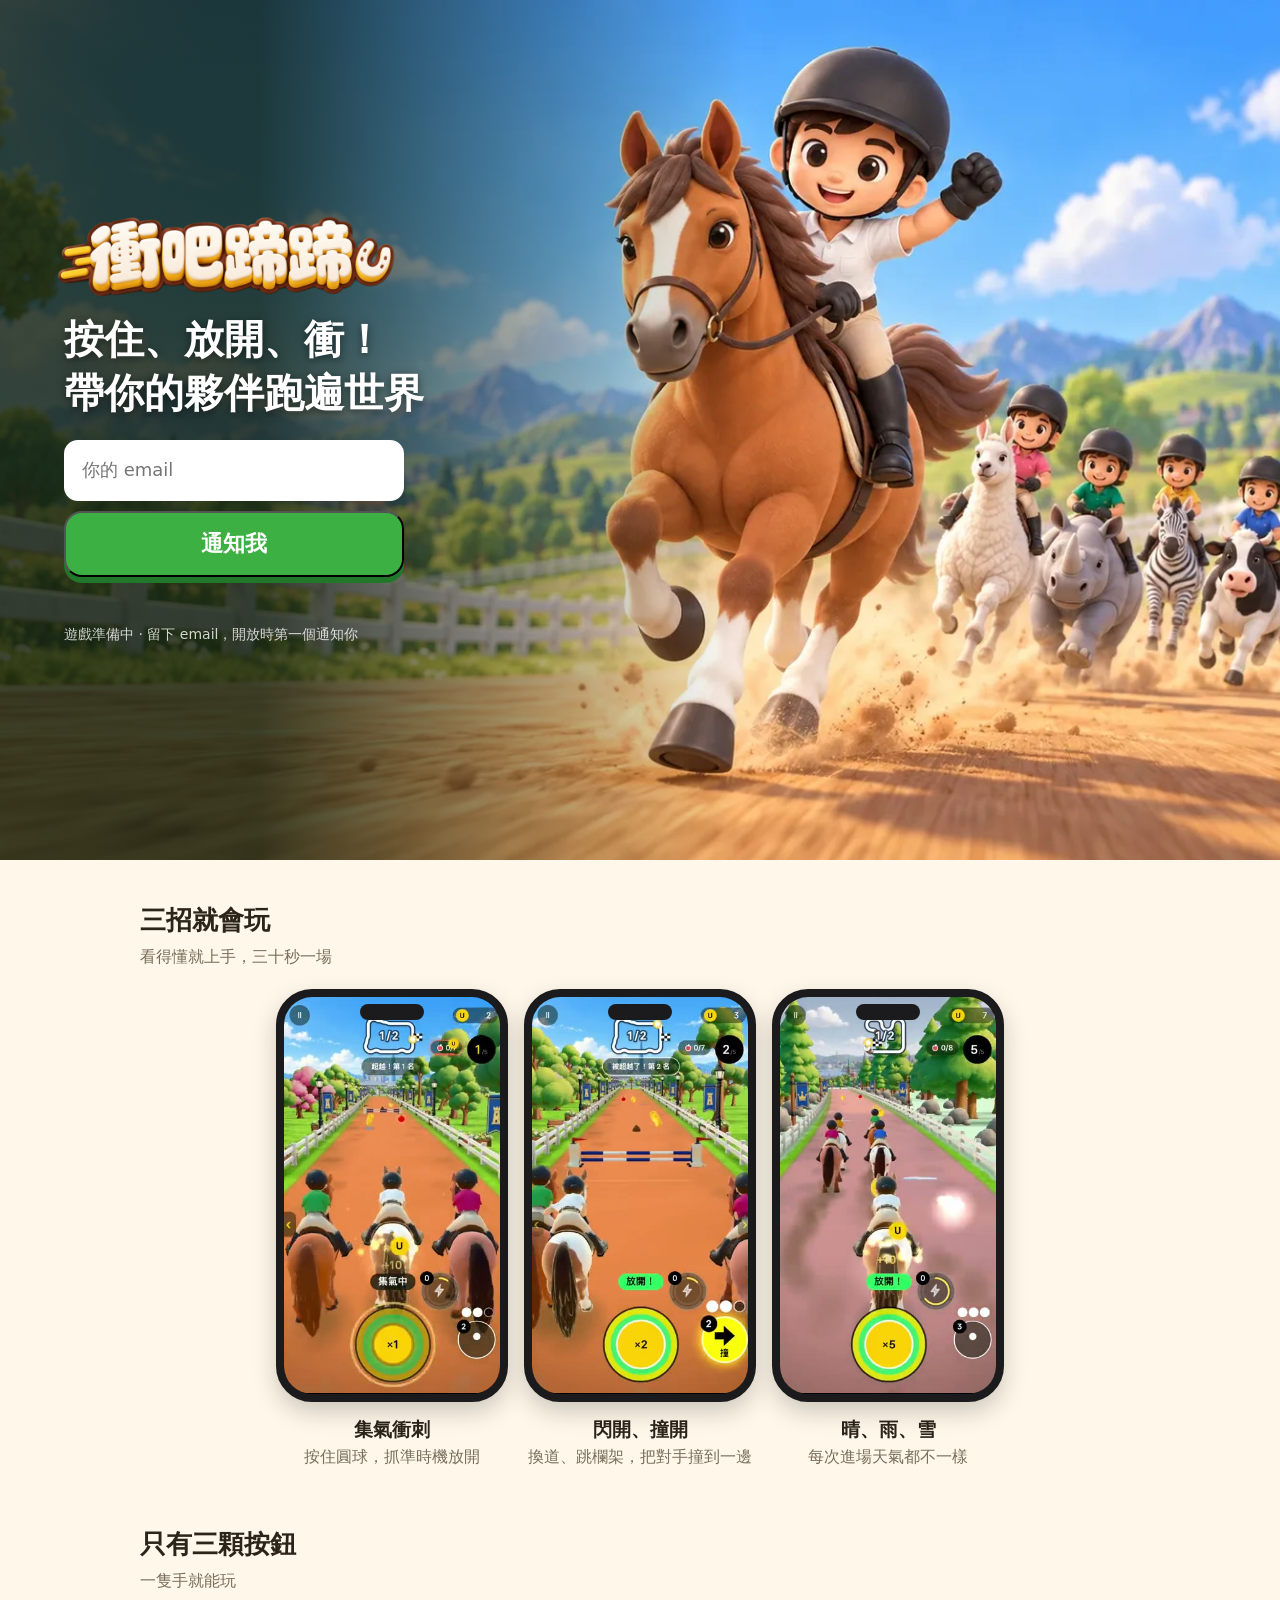
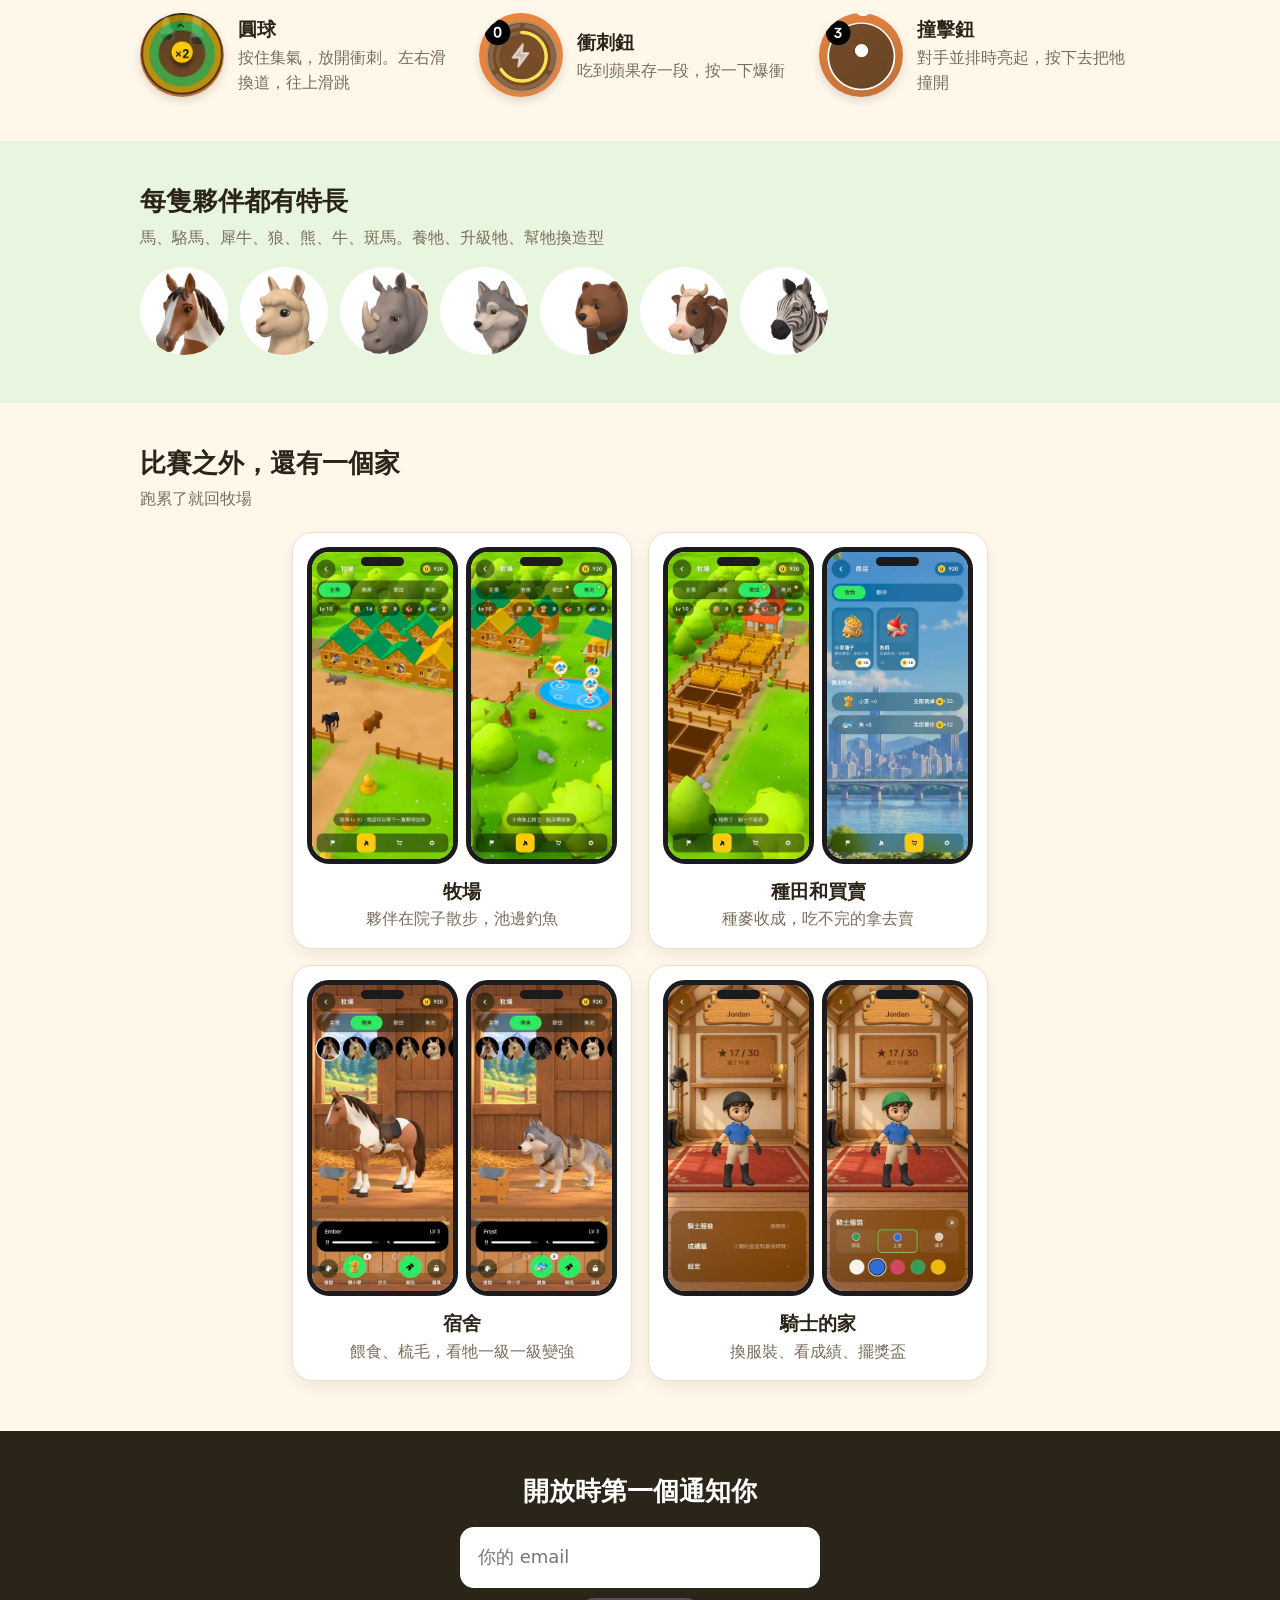
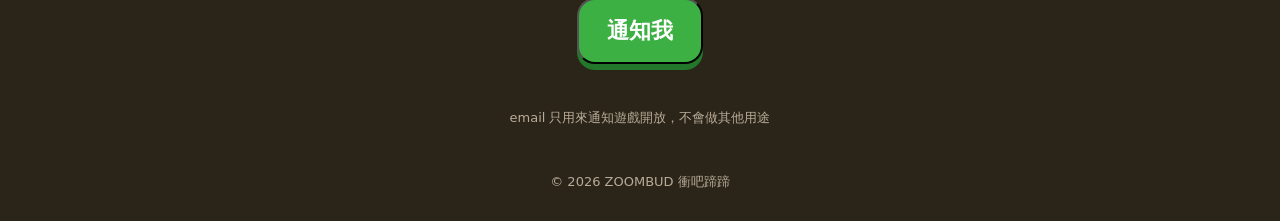
==== intro/index.html @ 0fbd2e91 "Playtest build r551 Co-Authored-By: Claude Opus 5.5 <noreply@anthropic.com>" ====
<!doctype html>
<html lang="zh-Hant">
<head>
<meta charset="utf-8">
<meta name="viewport" content="width=device-width,initial-scale=1,viewport-fit=cover">
<title>ZOOMBUD 衝吧蹄蹄｜按住、放開、衝！</title>
<meta name="description" content="按住集氣、放開衝刺，帶你的夥伴跑遍世界。免下載，手機瀏覽器就能玩。">
<meta property="og:title" content="ZOOMBUD 衝吧蹄蹄">
<meta property="og:description" content="按住、放開、衝！免下載，手機瀏覽器就能玩。">
<meta property="og:image" content="../assets/ui/cover-wide.webp">
<meta name="theme-color" content="#3cb043">
<link rel="icon" href="../icon-192.png">
<!-- The game's one-page introduction (2026-10-12, the user's plan: one job, 「馬上玩」 opens the web game at ../).
     Clips and screens: recorded from the game in Chinese (archive/landing-src). Phone frames are CSS, no stock art. -->
<style>
:root{--green:#3cb043;--green-d:#23772a;--ink:#2b2419;--paper:#fff8ea;--mute:#7a6d5c;--line:#e9dfcc;--leaf:#e9f6df}
*{box-sizing:border-box}html{scroll-behavior:smooth}
body{margin:0;font-family:-apple-system,"PingFang TC","Noto Sans TC","Microsoft JhengHei",system-ui,sans-serif;color:var(--ink);background:var(--paper);line-height:1.6;padding-bottom:calc(76px + env(safe-area-inset-bottom,0px))}
img,video{max-width:100%;display:block}
h2{font-size:26px;line-height:1.3;margin:0 0 6px;text-wrap:balance}p{margin:0;color:var(--mute);font-size:16px}
.wrap{max-width:1040px;margin:0 auto;padding:44px 20px}
.cta{display:block;background:var(--green);color:#fff;font-size:22px;font-weight:800;padding:16px 28px;border-radius:18px;box-shadow:0 6px 0 var(--green-d);text-decoration:none;text-align:center;transition:transform .08s,box-shadow .08s}
.cta:active{transform:translateY(4px);box-shadow:0 2px 0 var(--green-d)}.cta:focus-visible{outline:3px solid #fff;outline-offset:3px}
body:not(.wait) .wait-only,body.wait .play-only{display:none!important}
.sr{position:absolute;width:1px;height:1px;overflow:hidden;clip:rect(0 0 0 0)}
.notify{display:grid;gap:10px;width:min(100%,360px)}.end .notify{margin:0 auto}
.notify input{font:inherit;font-size:18px;padding:14px 16px;border-radius:14px;border:2px solid #fff;background:#fff;color:var(--ink);width:100%}
.notify input:focus-visible{outline:3px solid var(--green);outline-offset:2px}
.notify .msg{min-height:1.4em;font-size:14px;color:#fff;margin:0;text-align:center}.notify.done input,.notify.done button{display:none}.notify.done .msg{font-size:18px;font-weight:700}
/* hero: the cover; the wide one on wide screens */
.hero{min-height:min(100svh,860px);background:#1c3a1c url(../assets/ui/cover.webp) center top/cover;position:relative;display:flex;flex-direction:column;justify-content:flex-end;align-items:center;padding:0 20px 34px;text-align:center}
.hero:before{content:"";position:absolute;inset:auto 0 0 0;height:60%;background:linear-gradient(transparent,#0b1a0bd9 60%)}
.hero>*{position:relative}.hero .logo{width:min(62vw,300px);height:auto}   /* height:auto: the tag's own height stretched it (2026-10-12) */
.hero h1{color:#fff;font-size:clamp(24px,6.4vw,38px);line-height:1.35;margin:14px 0 20px;text-shadow:0 2px 8px #0008;text-wrap:balance}
.hero>.cta{width:min(100%,360px)}.hero small{color:#fffc;font-size:14px;margin-top:16px}
/* wide: the wide cover; the wordmark, headline and button stand on its empty left, clear of the rider; no following bar */
@media(min-width:760px){.hero{background-image:url(../assets/ui/cover-wide.webp);background-position:center;align-items:flex-start;justify-content:center;text-align:left;padding:0 0 0 max(5vw,calc((100vw - 1180px)/2))}
  .hero:before{inset:0 auto 0 0;width:58%;height:auto;background:linear-gradient(90deg,#0b1a0bcc 35%,transparent)}.hero .logo{width:min(30vw,340px);margin-left:-8px}.hero h1{font-size:clamp(26px,3.2vw,40px)}.hero .cta{width:300px}.hero .notify{width:340px}.hero .notify .cta{width:100%}.hero .notify .msg{text-align:left}
  .stick{display:none}body{padding-bottom:0}}
/* a row that swipes on a phone and sits in a line on a wide screen */
.swipe{display:flex;gap:16px;overflow-x:auto;scroll-snap-type:x mandatory;padding:6px 20px 14px;scrollbar-width:none;-webkit-overflow-scrolling:touch}
.swipe::-webkit-scrollbar{display:none}.swipe>*{scroll-snap-align:center;flex:none}
@media(min-width:760px){.swipe{justify-content:center;flex-wrap:wrap;overflow:visible;max-width:780px;margin:0 auto}}   /* three clips in a row; the four cards two by two, none left alone */
/* the three clips, each in a phone */
.clip{margin:0;width:232px;text-align:center}.clip b{display:block;font-size:19px;margin-top:12px}
.phone{position:relative;border:8px solid #1b1b1d;border-radius:36px;background:#000;overflow:hidden;aspect-ratio:9/16;box-shadow:0 10px 24px #0003}
.phone video,.phone img{width:100%;height:100%;object-fit:cover}
.phone:before{content:"";position:absolute;z-index:1;left:50%;top:7px;width:30%;height:16px;margin-left:-15%;border-radius:10px;background:#1b1b1d}
/* the three controls */
.keys{display:grid;gap:18px;margin-top:20px}@media(min-width:760px){.keys{grid-template-columns:repeat(3,1fr)}}
.keys div{display:grid;grid-template-columns:84px 1fr;gap:14px;align-items:center}
.keys img{width:84px;height:84px;border-radius:50%;object-fit:cover;box-shadow:0 4px 10px #0002}.keys b{display:block;font-size:19px}
/* buddies */
.buds{background:var(--leaf)}.heads{display:flex;gap:12px;overflow-x:auto;padding:16px 20px 4px;margin:0 -20px;scrollbar-width:none}.heads::-webkit-scrollbar{display:none}
.heads img{width:88px;height:88px;border-radius:50%;background:#fff;object-fit:cover;flex:none}
@media(min-width:760px){.heads{flex-wrap:wrap;overflow:visible}}
/* the ranch cards: two screens side by side on each */
.card{width:min(84vw,340px);background:#fff;border:1px solid var(--line);border-radius:20px;padding:14px 14px 16px;text-align:center;box-shadow:0 6px 16px #0001}
.pair{display:grid;grid-template-columns:1fr 1fr;gap:8px}.pair .phone{border-width:5px;border-radius:22px;box-shadow:none;aspect-ratio:780/1636}.pair .phone:before{height:9px;top:5px}
.card b{display:block;font-size:19px;margin-top:12px}
.dots{display:flex;gap:6px;justify-content:center;padding:4px 0 0}.dots i{width:8px;height:8px;border-radius:50%;background:#d9cdb8;transition:width .2s,background .2s}.dots .on{background:var(--green);width:20px;border-radius:4px}
@media(min-width:760px){.dots{display:none}}
.end{background:var(--ink);text-align:center}.end h2{color:#fff;margin-bottom:18px}.end .cta{max-width:360px;margin:0 auto}
footer{background:var(--ink);color:#b8ab97;font-size:13px;text-align:center;padding:0 20px 28px}
/* the bar that follows on a phone, once the first button has gone by */
.stick{position:fixed;left:0;right:0;bottom:0;padding:10px 16px calc(10px + env(safe-area-inset-bottom,0px));background:#fff8eaf2;border-top:1px solid var(--line);transform:translateY(110%);transition:transform .25s;z-index:5}
.stick.on{transform:none}.stick .cta{font-size:19px;padding:12px;box-shadow:0 4px 0 var(--green-d);max-width:420px;margin:0 auto}
@media(prefers-reduced-motion:reduce){html{scroll-behavior:auto}.stick,.cta,.dots i{transition:none}}
</style>
</head>
<!-- wait: the game is not open yet, the page takes an e-mail to tell when it is (2026-10-12, the user: 「介紹頁先改成email，遊戲確認後再換」).
     To open the game: take `wait` off <body>; every 「馬上玩」 comes back and the forms go. -->
<body class="wait">
<header class="hero">
  <img class="logo" src="../assets/ui/logo_zh.webp" alt="衝吧蹄蹄 ZOOMBUD" width="814" height="200">
  <h1>按住、放開、衝！<br>帶你的夥伴跑遍世界</h1>
  <a class="cta play-only" id="top-cta" href="../">馬上玩</a>
  <small class="play-only">免下載 · 手機瀏覽器就能玩</small>
  <form class="notify wait-only" id="notify" novalidate><label class="sr" for="mail1">Email</label><input id="mail1" type="email" inputmode="email" autocomplete="email" placeholder="你的 email" required><button class="cta" type="submit">通知我</button><p class="msg" role="status"></p></form>
  <small class="wait-only">遊戲準備中 · 留下 email，開放時第一個通知你</small>
</header>

<section>
  <div class="wrap" style="padding-bottom:14px"><h2>三招就會玩</h2><p>看得懂就上手，三十秒一場</p></div>
  <div class="swipe">
    <figure class="clip"><div class="phone"><video src="clip-charge.mp4" poster="clip-charge.jpg" muted loop playsinline preload="none" aria-label="按住圓球集氣再放開衝刺的遊戲畫面"></video></div><b>集氣衝刺</b><p>按住圓球，抓準時機放開</p></figure>
    <figure class="clip"><div class="phone"><video src="clip-dodge.mp4" poster="clip-dodge.jpg" muted loop playsinline preload="none" aria-label="換道和跳過欄架的遊戲畫面"></video></div><b>閃開、撞開</b><p>換道、跳欄架，把對手撞到一邊</p></figure>
    <figure class="clip"><div class="phone"><video src="clip-snow.mp4" poster="clip-snow.jpg" muted loop playsinline preload="none" aria-label="雪天比賽的遊戲畫面"></video></div><b>晴、雨、雪</b><p>每次進場天氣都不一樣</p></figure>
  </div>
</section>

<section><div class="wrap">
  <h2>只有三顆按鈕</h2><p>一隻手就能玩</p>
  <div class="keys">
    <div><img src="key-ball.webp" alt="" width="200" height="200" loading="lazy"><span><b>圓球</b><p>按住集氣，放開衝刺。左右滑換道，往上滑跳</p></span></div>
    <div><img src="key-sprint.webp" alt="" width="160" height="160" loading="lazy"><span><b>衝刺鈕</b><p>吃到蘋果存一段，按一下爆衝</p></span></div>
    <div><img src="key-bump.webp" alt="" width="160" height="160" loading="lazy"><span><b>撞擊鈕</b><p>對手並排時亮起，按下去把牠撞開</p></span></div>
  </div>
</div></section>

<section class="buds"><div class="wrap">
  <h2>每隻夥伴都有特長</h2><p>馬、駱馬、犀牛、狼、熊、牛、斑馬。養牠、升級牠、幫牠換造型</p>
  <div class="heads">
    <img src="../assets/stable/buddy_0.webp" alt="馬" loading="lazy"><img src="../assets/stable/buddy_10.webp" alt="駱馬" loading="lazy"><img src="../assets/stable/buddy_11.webp" alt="犀牛" loading="lazy"><img src="../assets/stable/buddy_15.webp" alt="狼" loading="lazy"><img src="../assets/stable/buddy_12.webp" alt="熊" loading="lazy"><img src="../assets/stable/buddy_14.webp" alt="牛" loading="lazy"><img src="../assets/stable/buddy_13.webp" alt="斑馬" loading="lazy">
  </div>
</div></section>

<section>
  <div class="wrap" style="padding-bottom:14px"><h2>比賽之外，還有一個家</h2><p>跑累了就回牧場</p></div>
  <div class="swipe" id="cards">
    <figure class="card" style="margin:0"><div class="pair"><div class="phone"><img src="ranch1.webp" alt="牧場全景" loading="lazy"></div><div class="phone"><img src="pond.webp" alt="魚池" loading="lazy"></div></div><b>牧場</b><p>夥伴在院子散步，池邊釣魚</p></figure>
    <figure class="card" style="margin:0"><div class="pair"><div class="phone"><img src="field.webp" alt="麥田" loading="lazy"></div><div class="phone"><img src="shop.webp" alt="商店" loading="lazy"></div></div><b>種田和買賣</b><p>種麥收成，吃不完的拿去賣</p></figure>
    <figure class="card" style="margin:0"><div class="pair"><div class="phone"><img src="dorm1.webp" alt="宿舍裡的馬" loading="lazy"></div><div class="phone"><img src="dorm2.webp" alt="宿舍裡的狼" loading="lazy"></div></div><b>宿舍</b><p>餵食、梳毛，看牠一級一級變強</p></figure>
    <figure class="card" style="margin:0"><div class="pair"><div class="phone"><img src="house1.webp" alt="騎士的家" loading="lazy"></div><div class="phone"><img src="house2.webp" alt="換騎士服裝" loading="lazy"></div></div><b>騎士的家</b><p>換服裝、看成績、擺獎盃</p></figure>
  </div>
  <div class="dots" id="dots" aria-hidden="true"><i class="on"></i><i></i><i></i><i></i></div>
  <div style="height:36px"></div>
</section>

<section class="end"><div class="wrap"><h2 class="play-only">現在就開跑</h2><a class="cta play-only" href="../">馬上玩</a><h2 class="wait-only">開放時第一個通知你</h2><form class="notify wait-only" novalidate><label class="sr" for="mail2">Email</label><input id="mail2" type="email" inputmode="email" autocomplete="email" placeholder="你的 email" required><button class="cta" type="submit">通知我</button><p class="msg" role="status"></p></form><p class="wait-only" style="margin-top:14px;font-size:13px;color:#b8ab97">email 只用來通知遊戲開放，不會做其他用途</p></div></section>
<footer>© 2026 ZOOMBUD 衝吧蹄蹄</footer>
<div class="stick" id="stick"><a class="cta play-only" href="../">馬上玩</a><a class="cta wait-only" href="#notify">留 email，開放時通知我</a></div>
<script>
// clips play only while on screen; the following bar shows while neither of the page's own buttons is on screen; the dots follow the cards
const io=new IntersectionObserver(es=>es.forEach(e=>{const v=e.target;if(e.isIntersecting)v.play().catch(()=>{});else v.pause();}),{threshold:.4});
document.querySelectorAll('video').forEach(v=>io.observe(v));
const seen=new Set(),ctas=new IntersectionObserver(es=>{es.forEach(e=>e.isIntersecting?seen.add(e.target):seen.delete(e.target));document.getElementById('stick').classList.toggle('on',!seen.size);});
document.querySelectorAll('.hero .cta,.end .cta').forEach(a=>a.offsetParent&&ctas.observe(a));   // only the ones shown (wait / play)
// The e-mail goes to a Google Form the user owns (its response sheet is the list). FORM.url: the form's …/formResponse
// address; FORM.field: the e-mail question's entry id. The reply cannot be read from here (no-cors), so a request that
// went out counts as received.
const FORM={url:'https://docs.google.com/forms/d/e/1FAIpQLSc0e4ou4tSYmHtzHVNRq4IUWB3lIOoysxRDD9dDC3IToSRImw/formResponse',field:'entry.617260616'};   // the user's form 「PlayList ZoomBud」 (2026-10-12), its one question 「Email」
document.querySelectorAll('.notify').forEach(f=>f.addEventListener('submit',async e=>{e.preventDefault();const i=f.querySelector('input'),m=f.querySelector('.msg'),v=i.value.trim();
  if(!/^[^\s@]+@[^\s@]+\.[^\s@]+$/.test(v)){m.textContent='請輸入正確的 email';i.focus();return;}
  if(!FORM.url){m.textContent='登記還沒開放，請晚點再試';return;}
  m.textContent='送出中…';try{await fetch(FORM.url,{method:'POST',mode:'no-cors',body:new URLSearchParams({[FORM.field]:v})});document.querySelectorAll('.notify').forEach(x=>{x.classList.add('done');x.querySelector('.msg').textContent='收到了！開放時通知你';});}
  catch{m.textContent='沒送出去，請檢查網路再試一次';}}));
const cards=document.getElementById('cards'),dots=[...document.getElementById('dots').children];
cards.addEventListener('scroll',()=>{const c=[...cards.children],mid=cards.scrollLeft+cards.clientWidth/2;let k=0,best=1e9;c.forEach((el,i)=>{const d=Math.abs(el.offsetLeft+el.offsetWidth/2-mid);if(d<best){best=d;k=i;}});dots.forEach((d,i)=>d.classList.toggle('on',i===k));},{passive:true});
</script>
</body>
</html>
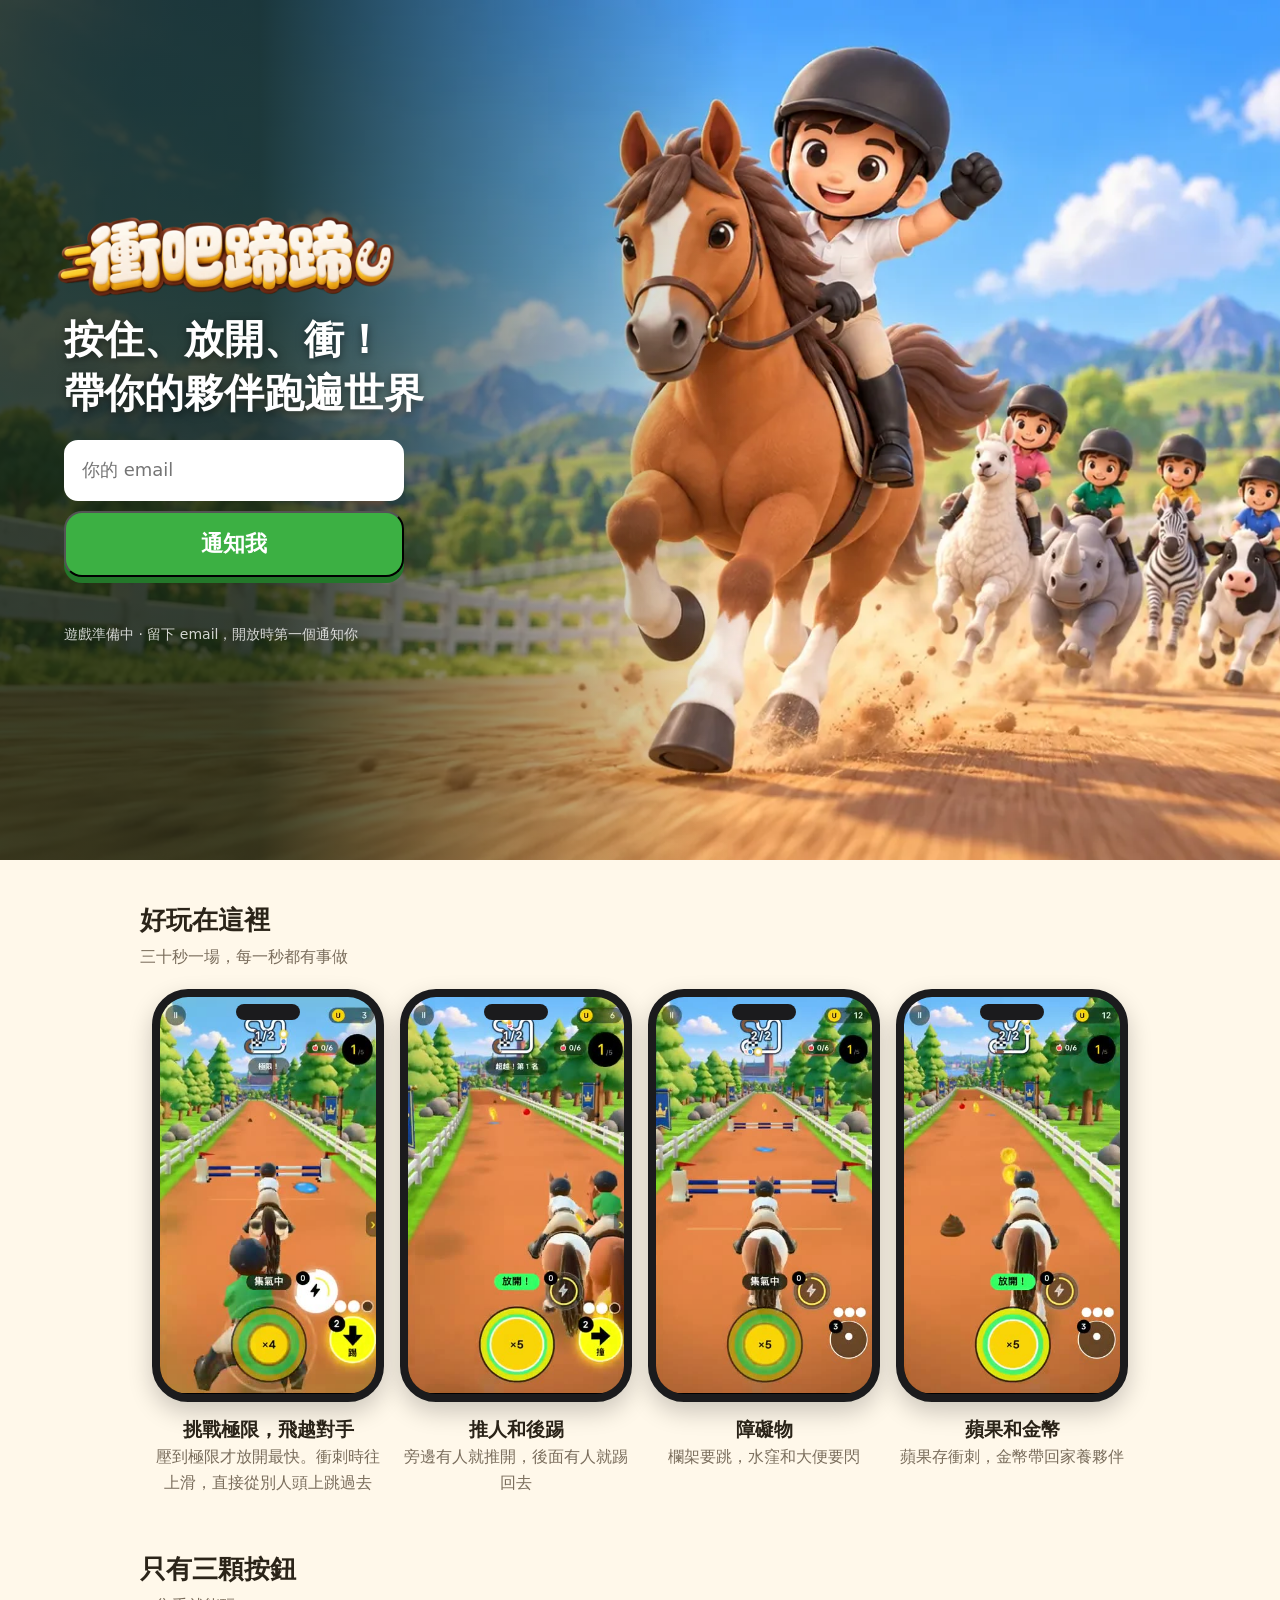
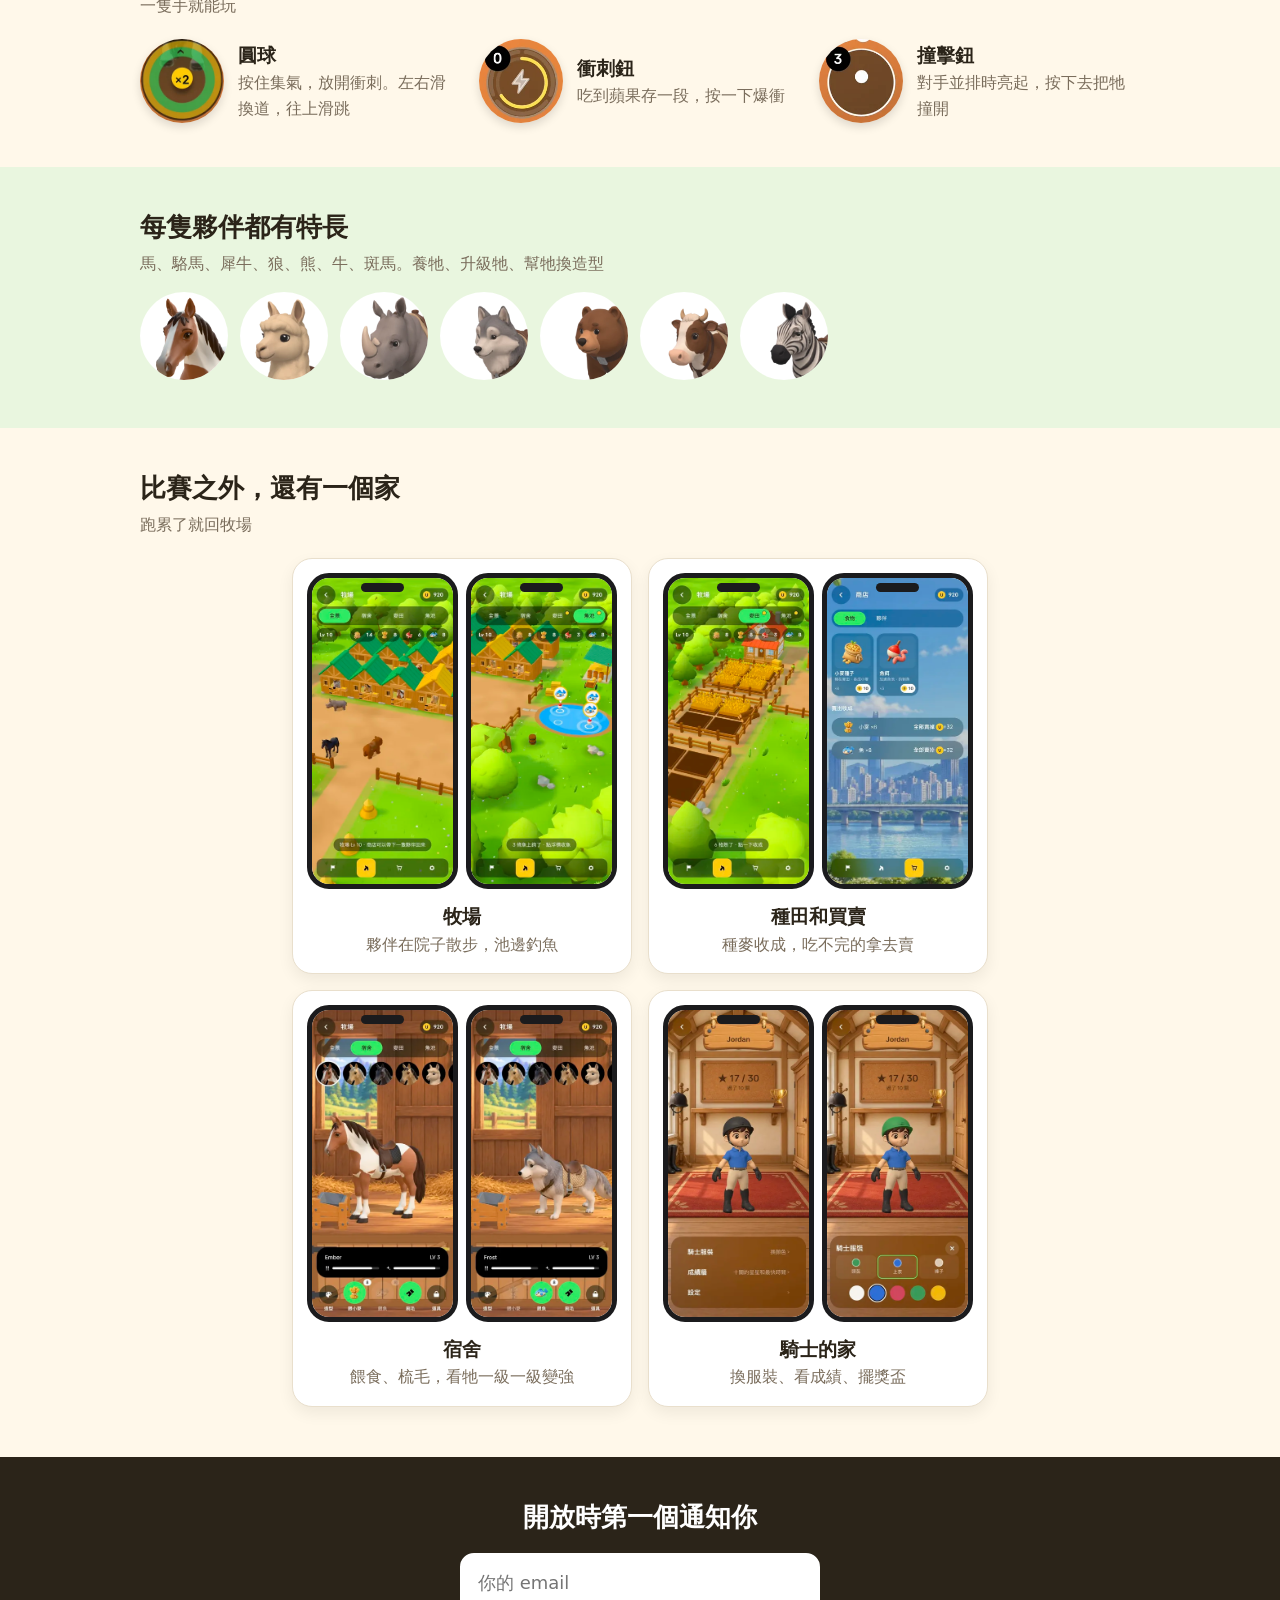
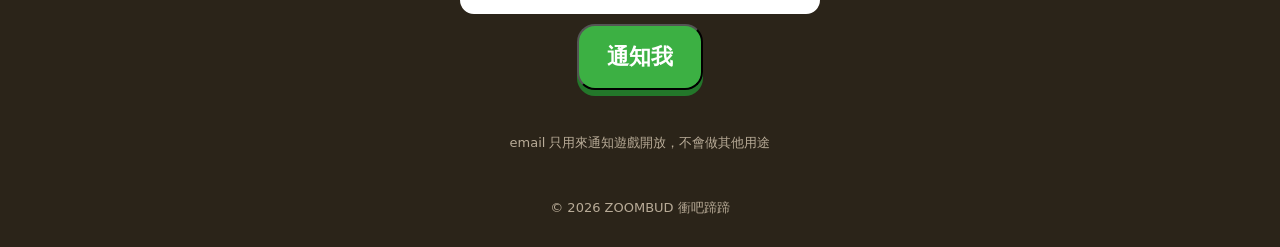
==== commit 925dab97: "Playtest build r553 Co-Authored-By: Claude Opus 5.5 <noreply@anthropic.com>" ====
--- a/intro/index.html
+++ b/intro/index.html
@@ -40,7 +40,8 @@
 /* a row that swipes on a phone and sits in a line on a wide screen */
 .swipe{display:flex;gap:16px;overflow-x:auto;scroll-snap-type:x mandatory;padding:6px 20px 14px;scrollbar-width:none;-webkit-overflow-scrolling:touch}
 .swipe::-webkit-scrollbar{display:none}.swipe>*{scroll-snap-align:center;flex:none}
-@media(min-width:760px){.swipe{justify-content:center;flex-wrap:wrap;overflow:visible;max-width:780px;margin:0 auto}}   /* three clips in a row; the four cards two by two, none left alone */
+@media(min-width:760px){.swipe{justify-content:center;flex-wrap:wrap;overflow:visible;max-width:780px;margin:0 auto}}   /* the four cards two by two */
+@media(min-width:760px){.swipe:not(#cards){max-width:540px}}@media(min-width:1060px){.swipe:not(#cards){max-width:1040px}}   /* the four clips: two by two, in one row when there is room */
 /* the three clips, each in a phone */
 .clip{margin:0;width:232px;text-align:center}.clip b{display:block;font-size:19px;margin-top:12px}
 .phone{position:relative;border:8px solid #1b1b1d;border-radius:36px;background:#000;overflow:hidden;aspect-ratio:9/16;box-shadow:0 10px 24px #0003}
@@ -81,11 +82,12 @@
 </header>
 
 <section>
-  <div class="wrap" style="padding-bottom:14px"><h2>三招就會玩</h2><p>看得懂就上手，三十秒一場</p></div>
+  <div class="wrap" style="padding-bottom:14px"><h2>好玩在這裡</h2><p>三十秒一場，每一秒都有事做</p></div>
   <div class="swipe">
-    <figure class="clip"><div class="phone"><video src="clip-charge.mp4" poster="clip-charge.jpg" muted loop playsinline preload="none" aria-label="按住圓球集氣再放開衝刺的遊戲畫面"></video></div><b>集氣衝刺</b><p>按住圓球，抓準時機放開</p></figure>
-    <figure class="clip"><div class="phone"><video src="clip-dodge.mp4" poster="clip-dodge.jpg" muted loop playsinline preload="none" aria-label="換道和跳過欄架的遊戲畫面"></video></div><b>閃開、撞開</b><p>換道、跳欄架，把對手撞到一邊</p></figure>
-    <figure class="clip"><div class="phone"><video src="clip-snow.mp4" poster="clip-snow.jpg" muted loop playsinline preload="none" aria-label="雪天比賽的遊戲畫面"></video></div><b>晴、雨、雪</b><p>每次進場天氣都不一樣</p></figure>
+    <figure class="clip"><div class="phone"><video src="clip-limit.mp4" poster="clip-limit.jpg" muted loop playsinline preload="none" aria-label="壓到極限放開加速，衝刺中跳過前面對手的遊戲畫面"></video></div><b>挑戰極限，飛越對手</b><p>壓到極限才放開最快。衝刺時往上滑，直接從別人頭上跳過去</p></figure>
+    <figure class="clip"><div class="phone"><video src="clip-bump.mp4" poster="clip-bump.jpg" muted loop playsinline preload="none" aria-label="把旁邊的對手推開的遊戲畫面"></video></div><b>推人和後踢</b><p>旁邊有人就推開，後面有人就踢回去</p></figure>
+    <figure class="clip"><div class="phone"><video src="clip-hurdle.mp4" poster="clip-hurdle.jpg" muted loop playsinline preload="none" aria-label="跳過欄架、閃開水窪和大便的遊戲畫面"></video></div><b>障礙物</b><p>欄架要跳，水窪和大便要閃</p></figure>
+    <figure class="clip"><div class="phone"><video src="clip-apple.mp4" poster="clip-apple.jpg" muted loop playsinline preload="none" aria-label="撿金幣和吃蘋果的遊戲畫面"></video></div><b>蘋果和金幣</b><p>蘋果存衝刺，金幣帶回家養夥伴</p></figure>
   </div>
 </section>
 
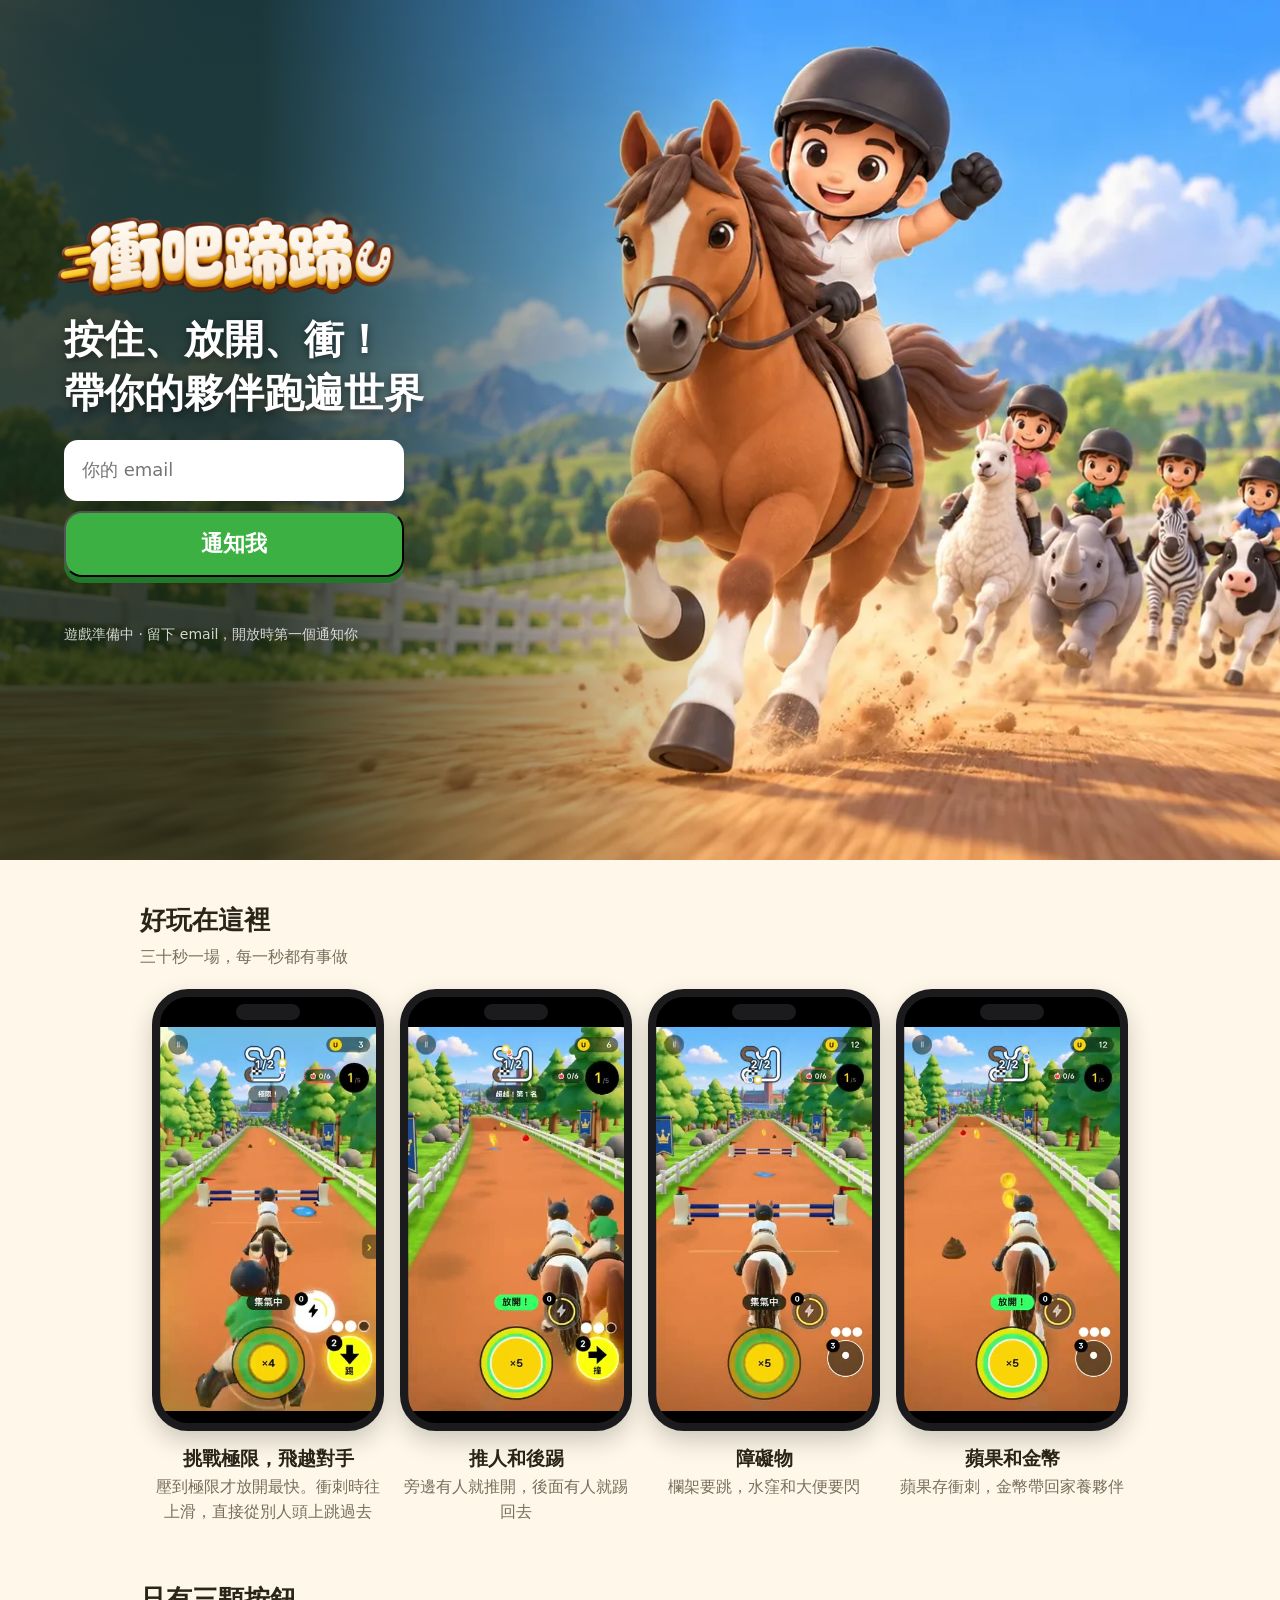
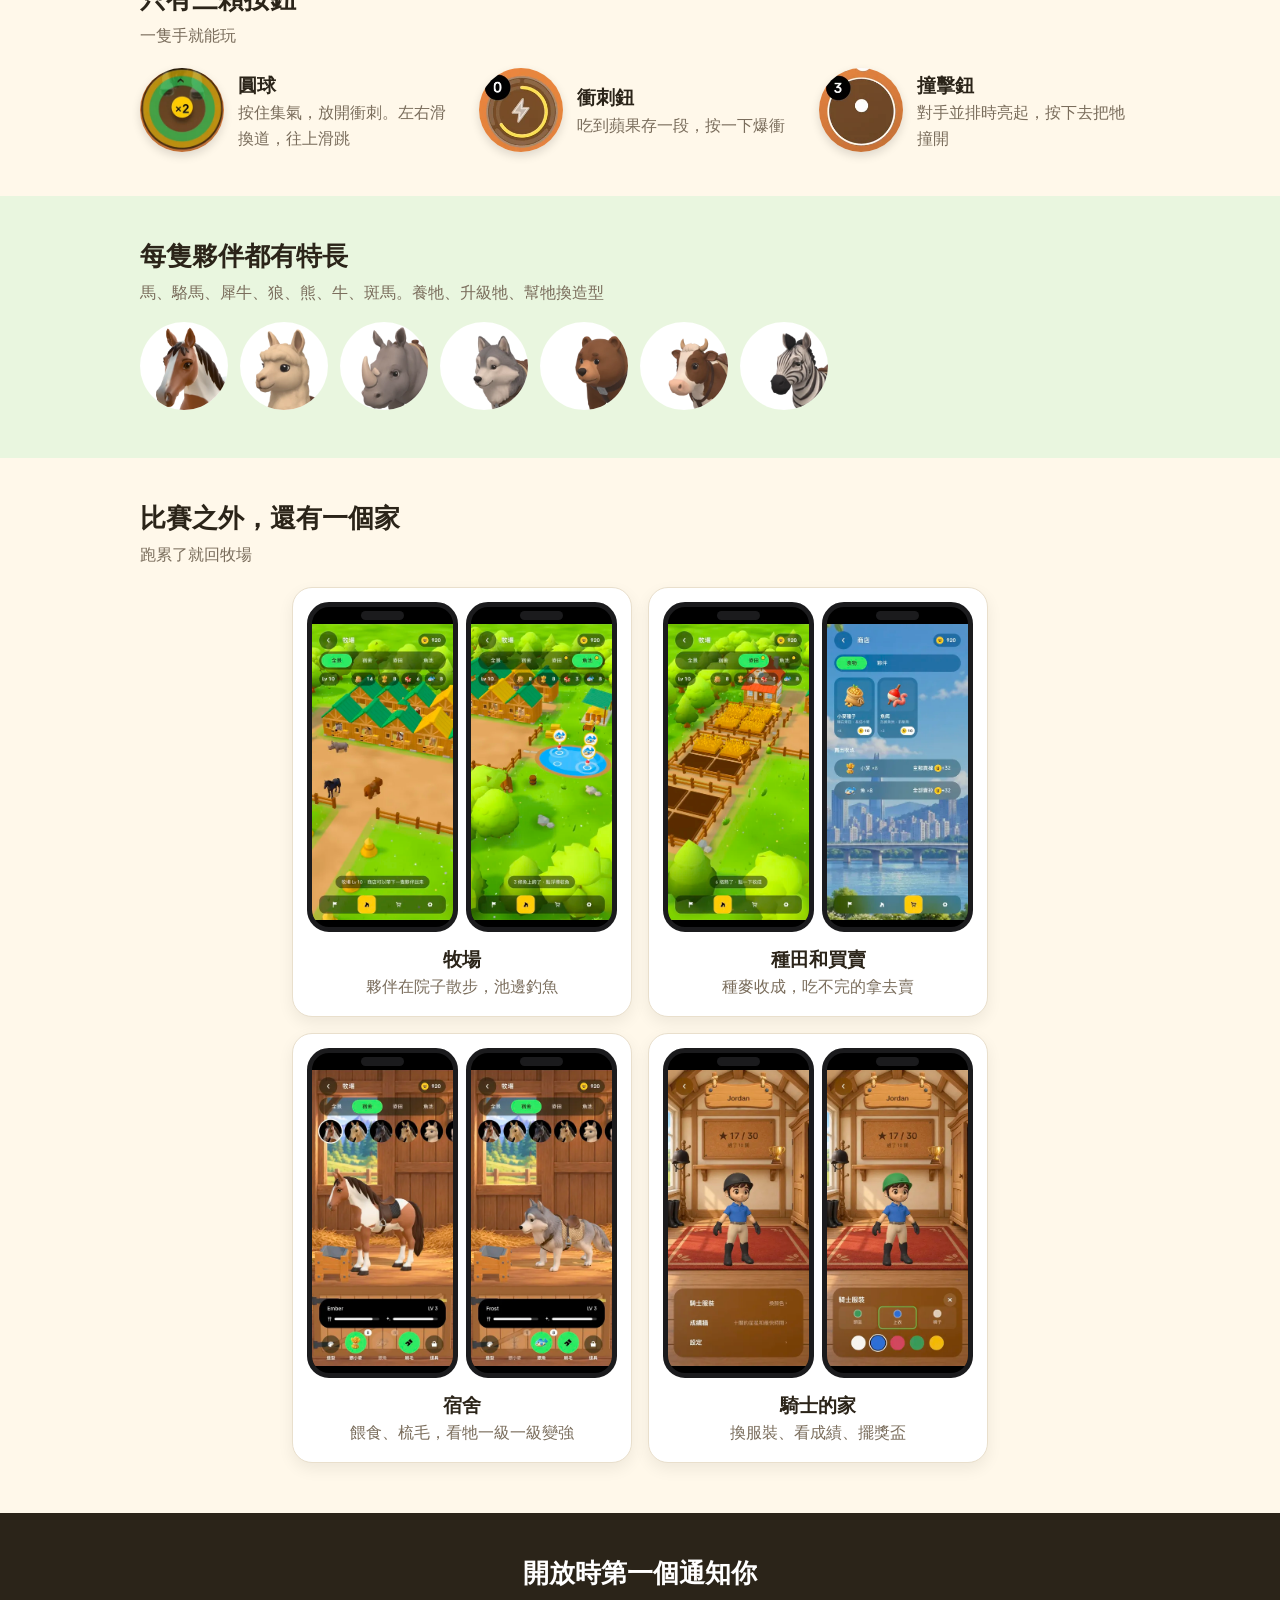
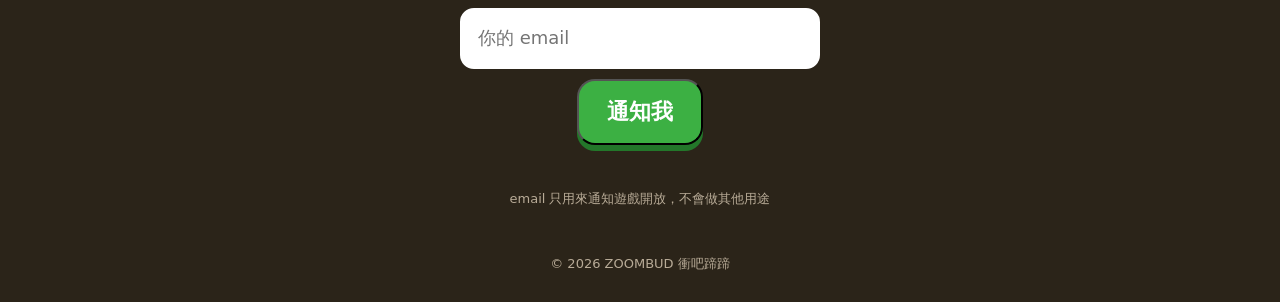
==== commit 9a01a206: "Playtest build r558 Co-Authored-By: Claude Opus 5.5 <noreply@anthropic.com>" ====
--- a/intro/index.html
+++ b/intro/index.html
@@ -44,8 +44,9 @@
 @media(min-width:760px){.swipe:not(#cards){max-width:540px}}@media(min-width:1060px){.swipe:not(#cards){max-width:1040px}}   /* the four clips: two by two, in one row when there is room */
 /* the three clips, each in a phone */
 .clip{margin:0;width:232px;text-align:center}.clip b{display:block;font-size:19px;margin-top:12px}
-.phone{position:relative;border:8px solid #1b1b1d;border-radius:36px;background:#000;overflow:hidden;aspect-ratio:9/16;box-shadow:0 10px 24px #0003}
-.phone video,.phone img{width:100%;height:100%;object-fit:cover}
+/* the screen sits under the phone's top bar, so the island covers none of the game (2026-10-12, the user) */
+.phone{position:relative;border:8px solid #1b1b1d;border-radius:36px;background:#000;overflow:hidden;padding:30px 0 12px;box-shadow:0 10px 24px #0003}
+.phone video,.phone img{width:100%;height:auto;aspect-ratio:9/16;object-fit:cover}
 .phone:before{content:"";position:absolute;z-index:1;left:50%;top:7px;width:30%;height:16px;margin-left:-15%;border-radius:10px;background:#1b1b1d}
 /* the three controls */
 .keys{display:grid;gap:18px;margin-top:20px}@media(min-width:760px){.keys{grid-template-columns:repeat(3,1fr)}}
@@ -57,7 +58,7 @@
 @media(min-width:760px){.heads{flex-wrap:wrap;overflow:visible}}
 /* the ranch cards: two screens side by side on each */
 .card{width:min(84vw,340px);background:#fff;border:1px solid var(--line);border-radius:20px;padding:14px 14px 16px;text-align:center;box-shadow:0 6px 16px #0001}
-.pair{display:grid;grid-template-columns:1fr 1fr;gap:8px}.pair .phone{border-width:5px;border-radius:22px;box-shadow:none;aspect-ratio:780/1636}.pair .phone:before{height:9px;top:5px}
+.pair{display:grid;grid-template-columns:1fr 1fr;gap:8px}.pair .phone{border-width:5px;border-radius:22px;box-shadow:none;padding:17px 0 7px}.pair .phone img{aspect-ratio:780/1636}.pair .phone:before{height:9px;top:4px}
 .card b{display:block;font-size:19px;margin-top:12px}
 .dots{display:flex;gap:6px;justify-content:center;padding:4px 0 0}.dots i{width:8px;height:8px;border-radius:50%;background:#d9cdb8;transition:width .2s,background .2s}.dots .on{background:var(--green);width:20px;border-radius:4px}
 @media(min-width:760px){.dots{display:none}}
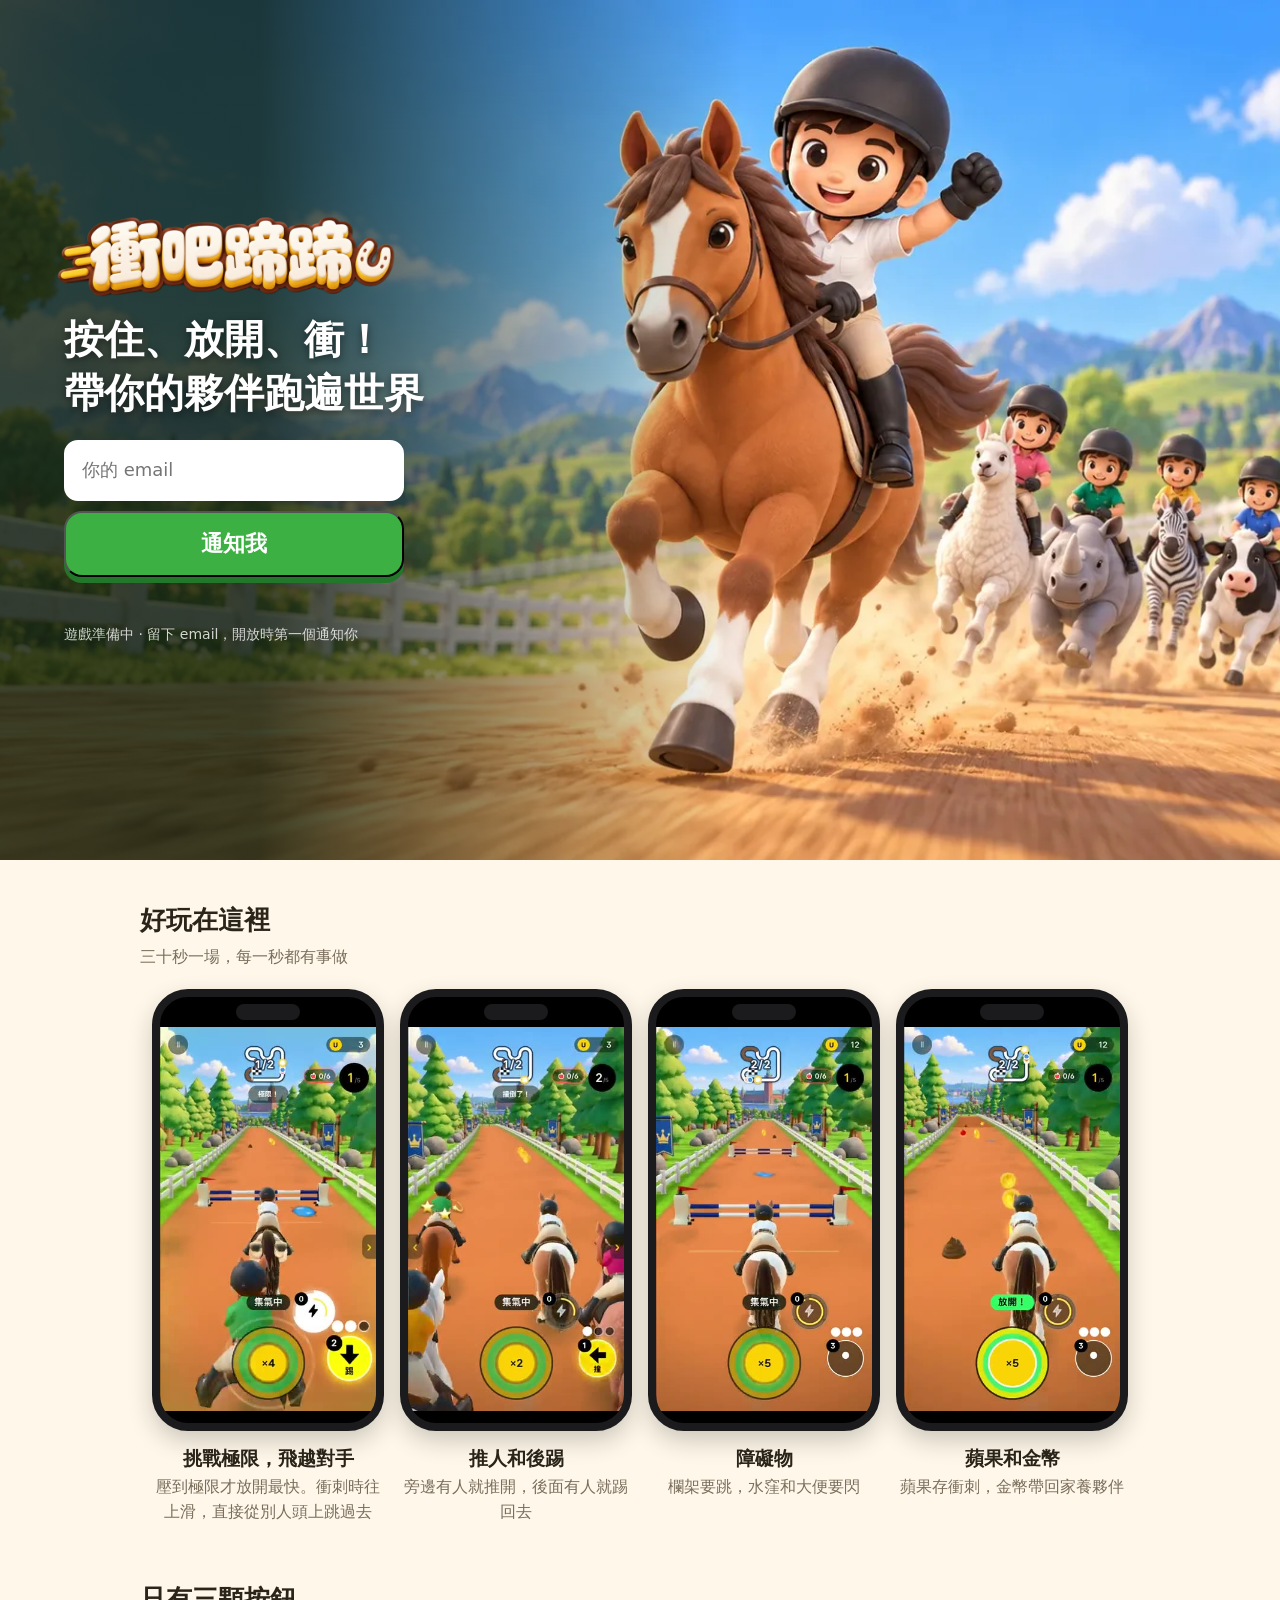
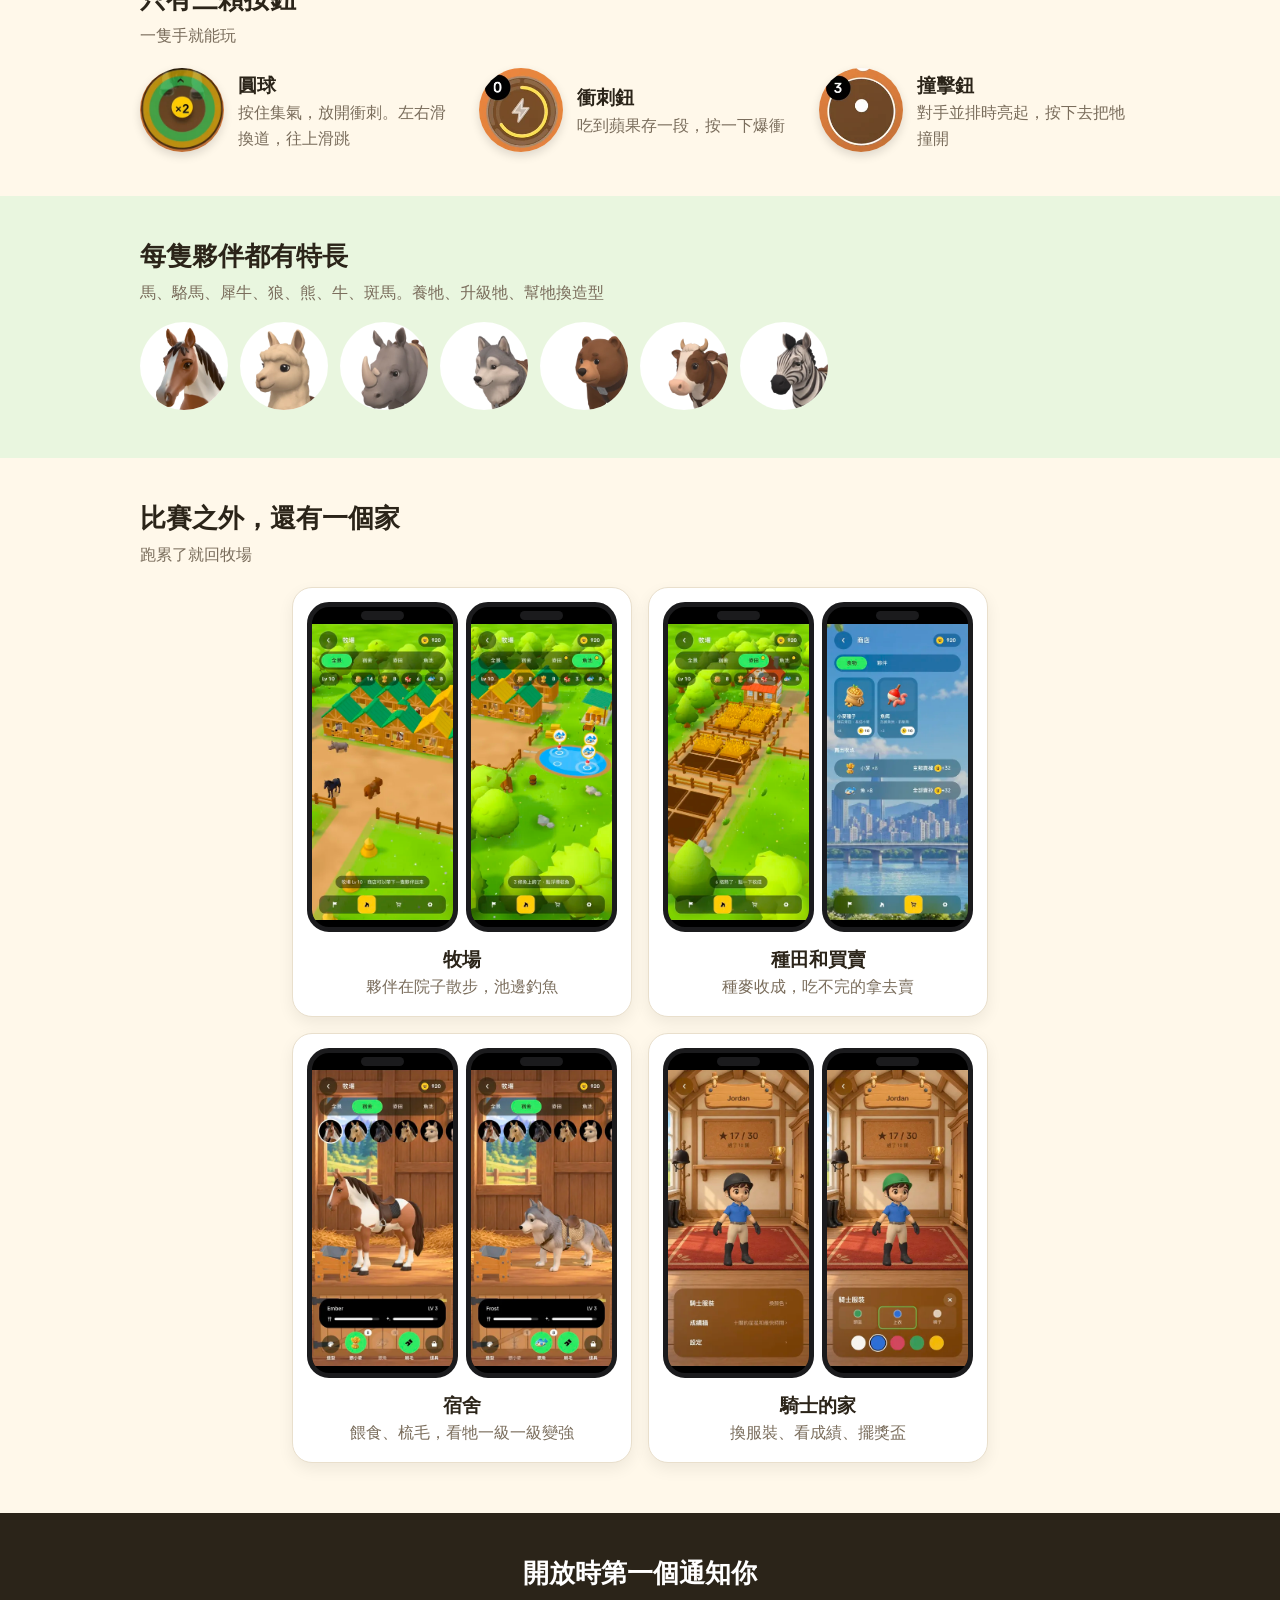
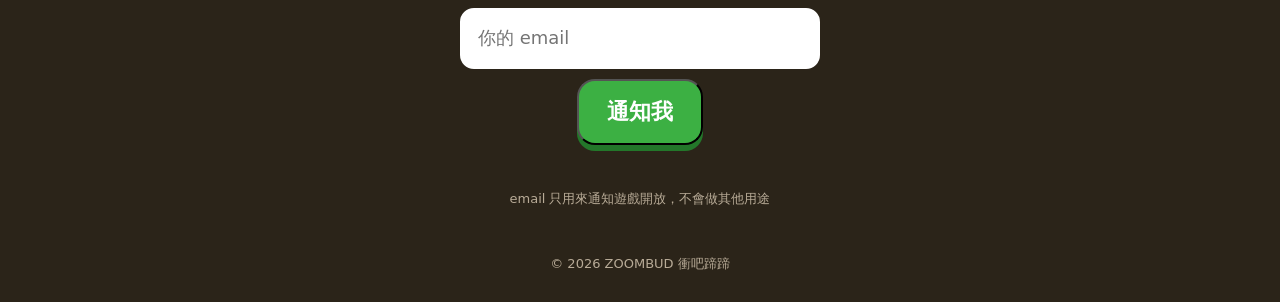
==== commit b9baf665: "Playtest build r567 Co-Authored-By: Claude Opus 5.5 <noreply@anthropic.com>" ====
--- a/intro/index.html
+++ b/intro/index.html
@@ -86,7 +86,7 @@
   <div class="wrap" style="padding-bottom:14px"><h2>好玩在這裡</h2><p>三十秒一場，每一秒都有事做</p></div>
   <div class="swipe">
     <figure class="clip"><div class="phone"><video src="clip-limit.mp4" poster="clip-limit.jpg" muted loop playsinline preload="none" aria-label="壓到極限放開加速，衝刺中跳過前面對手的遊戲畫面"></video></div><b>挑戰極限，飛越對手</b><p>壓到極限才放開最快。衝刺時往上滑，直接從別人頭上跳過去</p></figure>
-    <figure class="clip"><div class="phone"><video src="clip-bump.mp4" poster="clip-bump.jpg" muted loop playsinline preload="none" aria-label="把旁邊的對手推開的遊戲畫面"></video></div><b>推人和後踢</b><p>旁邊有人就推開，後面有人就踢回去</p></figure>
+    <figure class="clip"><div class="phone"><video src="clip-bump.mp4?2" poster="clip-bump.jpg?2" muted loop playsinline preload="none" aria-label="把旁邊的對手推開的遊戲畫面"></video></div><b>推人和後踢</b><p>旁邊有人就推開，後面有人就踢回去</p></figure>
     <figure class="clip"><div class="phone"><video src="clip-hurdle.mp4" poster="clip-hurdle.jpg" muted loop playsinline preload="none" aria-label="跳過欄架、閃開水窪和大便的遊戲畫面"></video></div><b>障礙物</b><p>欄架要跳，水窪和大便要閃</p></figure>
     <figure class="clip"><div class="phone"><video src="clip-apple.mp4" poster="clip-apple.jpg" muted loop playsinline preload="none" aria-label="撿金幣和吃蘋果的遊戲畫面"></video></div><b>蘋果和金幣</b><p>蘋果存衝刺，金幣帶回家養夥伴</p></figure>
   </div>
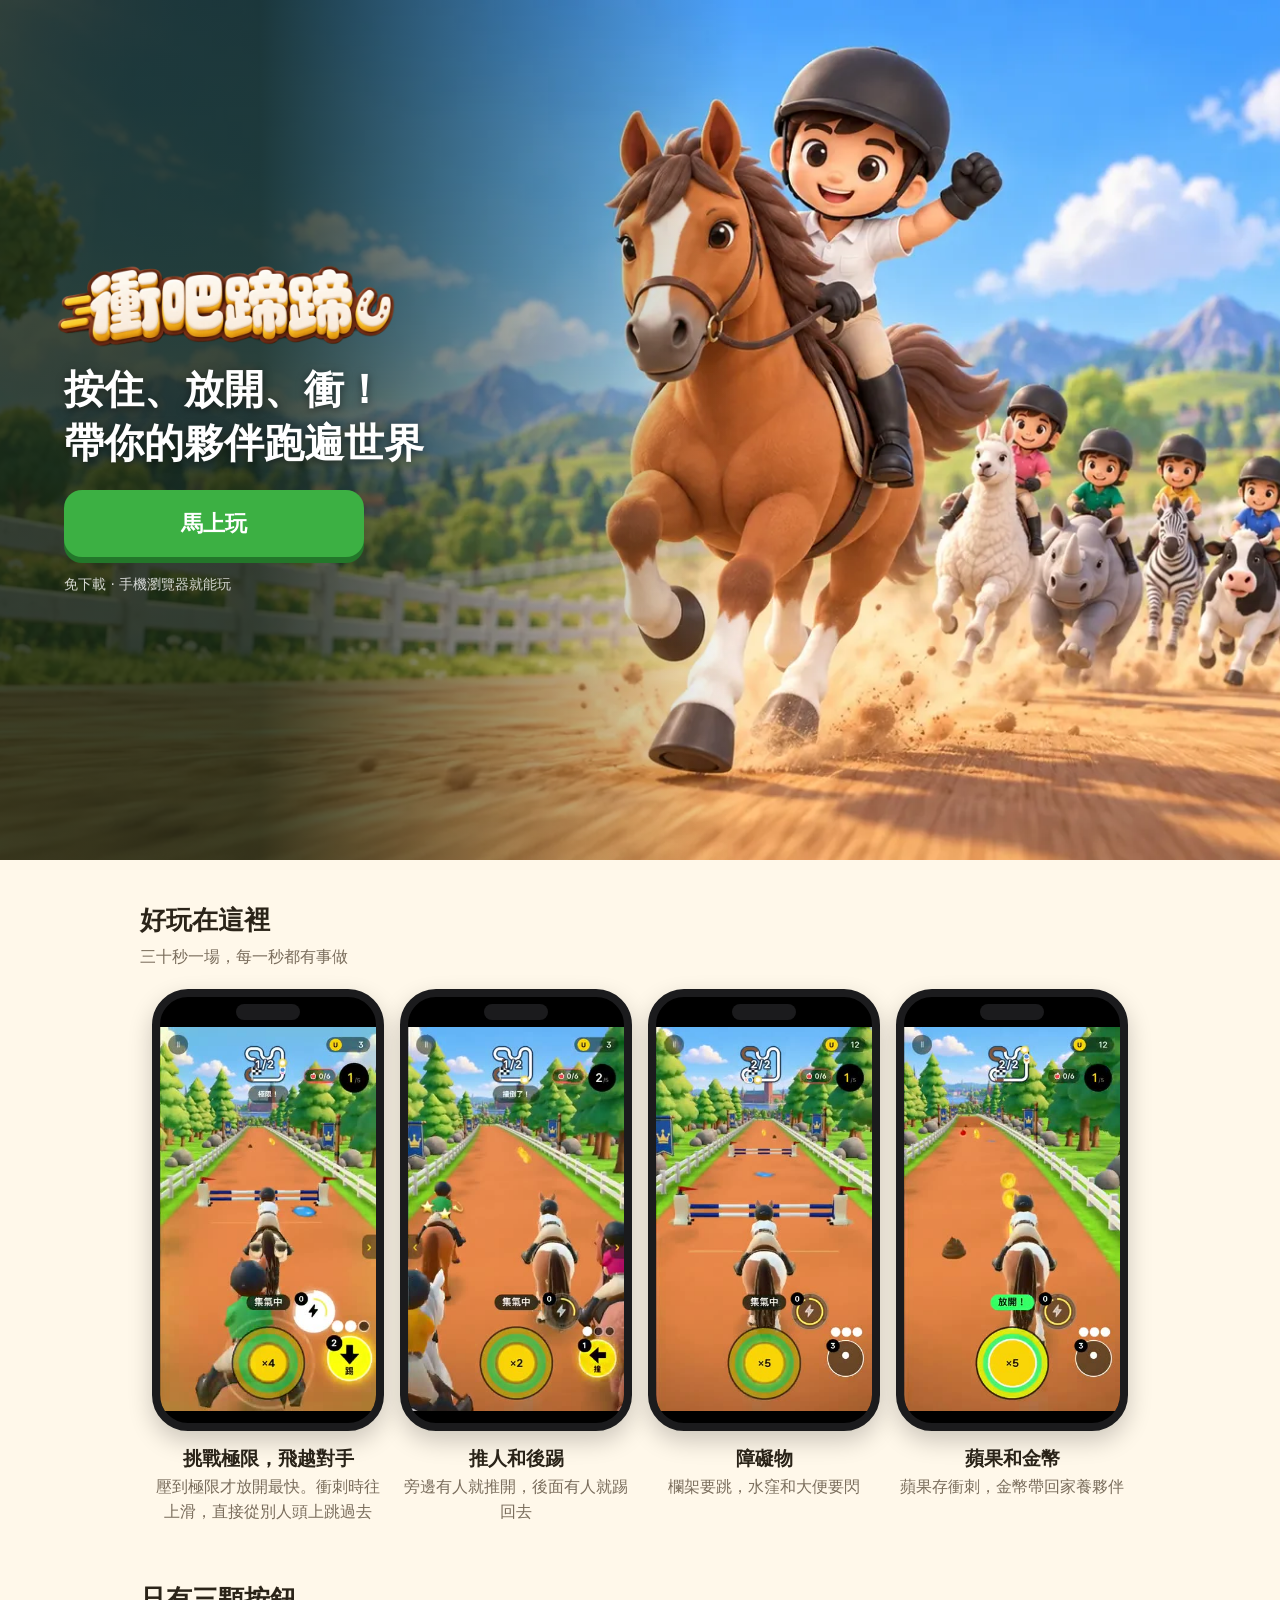
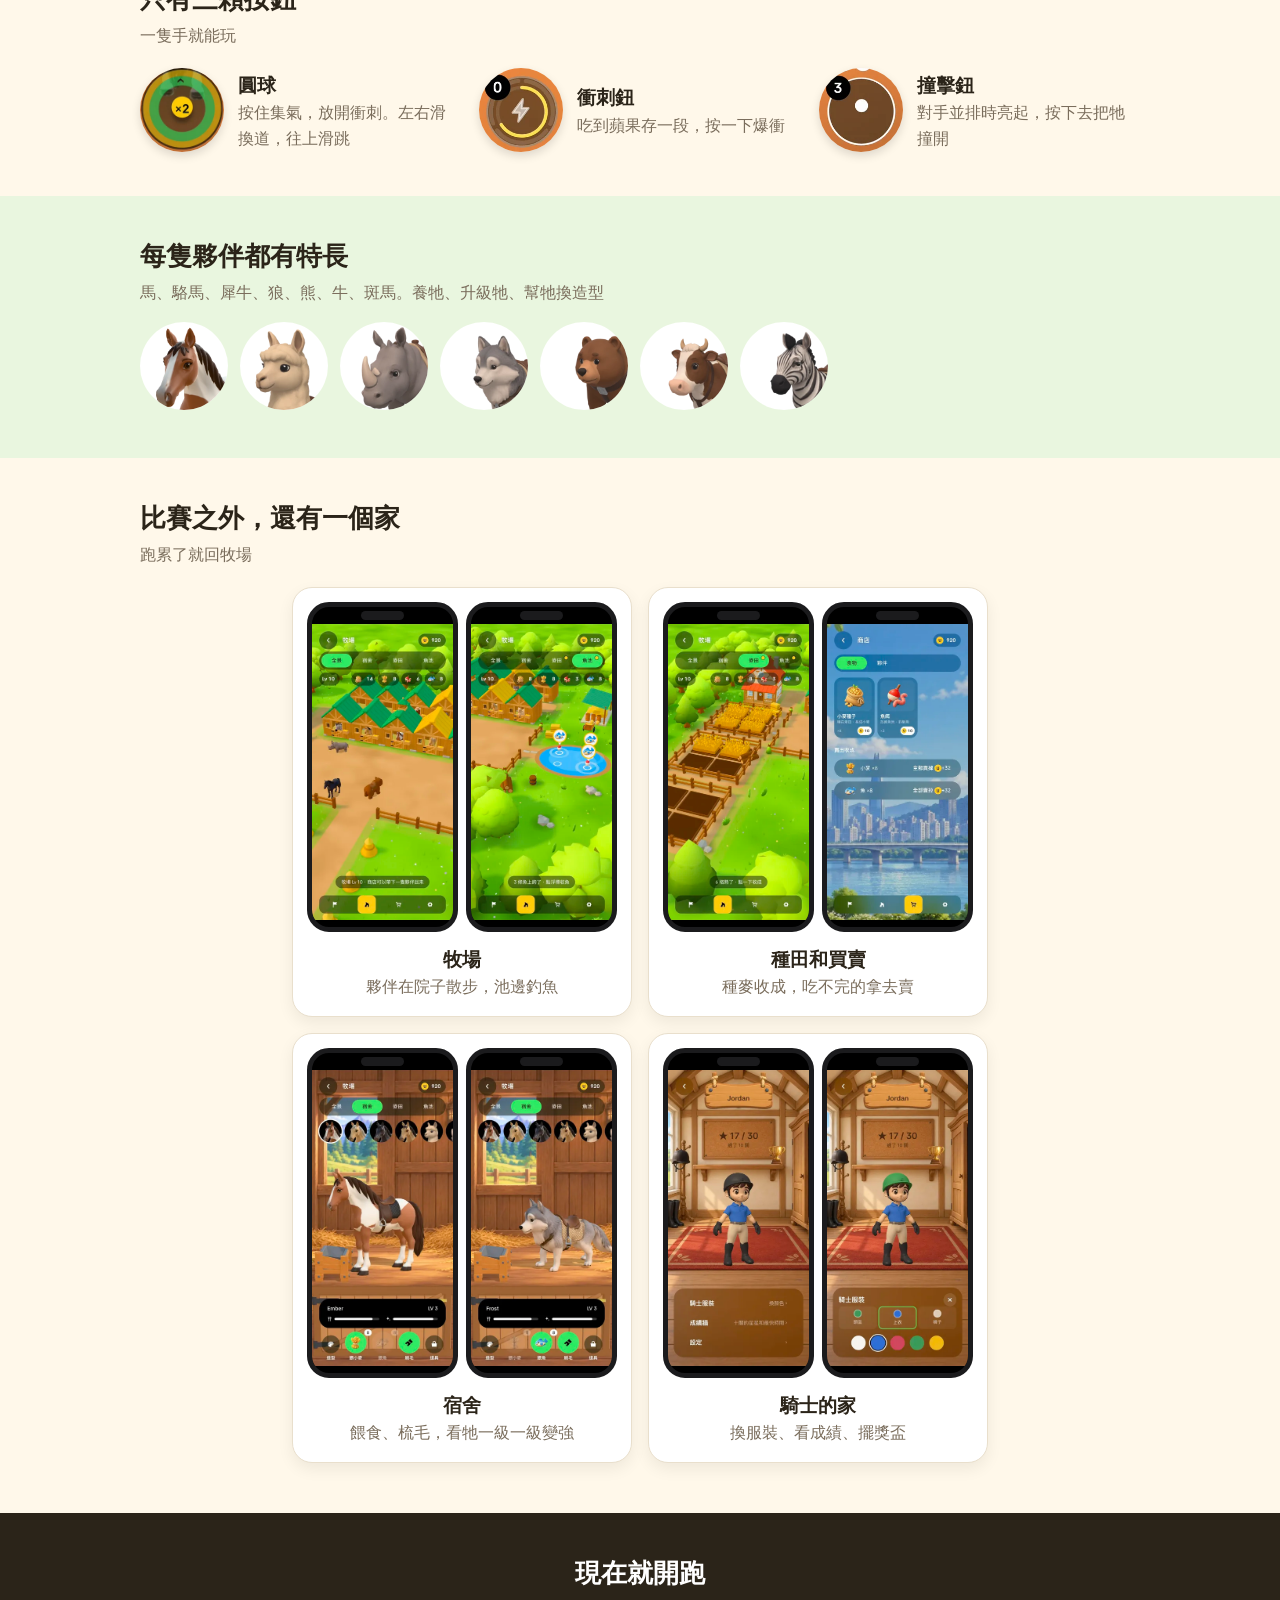
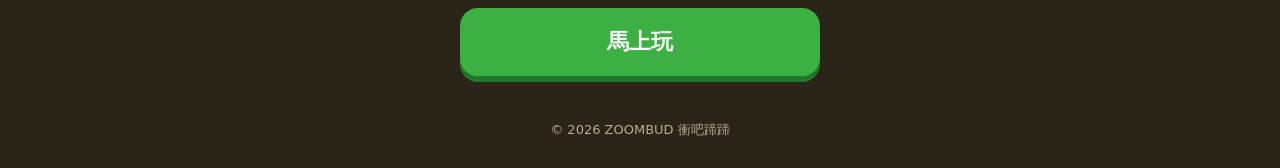
==== commit ed97fee8: "Playtest build r641 Co-Authored-By: Claude Opus 5.5 <noreply@anthropic.com>" ====
--- a/intro/index.html
+++ b/intro/index.html
@@ -72,7 +72,7 @@
 </head>
 <!-- wait: the game is not open yet, the page takes an e-mail to tell when it is (2026-10-12, the user: 「介紹頁先改成email，遊戲確認後再換」).
      To open the game: take `wait` off <body>; every 「馬上玩」 comes back and the forms go. -->
-<body class="wait">
+<body>
 <header class="hero">
   <img class="logo" src="../assets/ui/logo_zh.webp" alt="衝吧蹄蹄 ZOOMBUD" width="814" height="200">
   <h1>按住、放開、衝！<br>帶你的夥伴跑遍世界</h1>
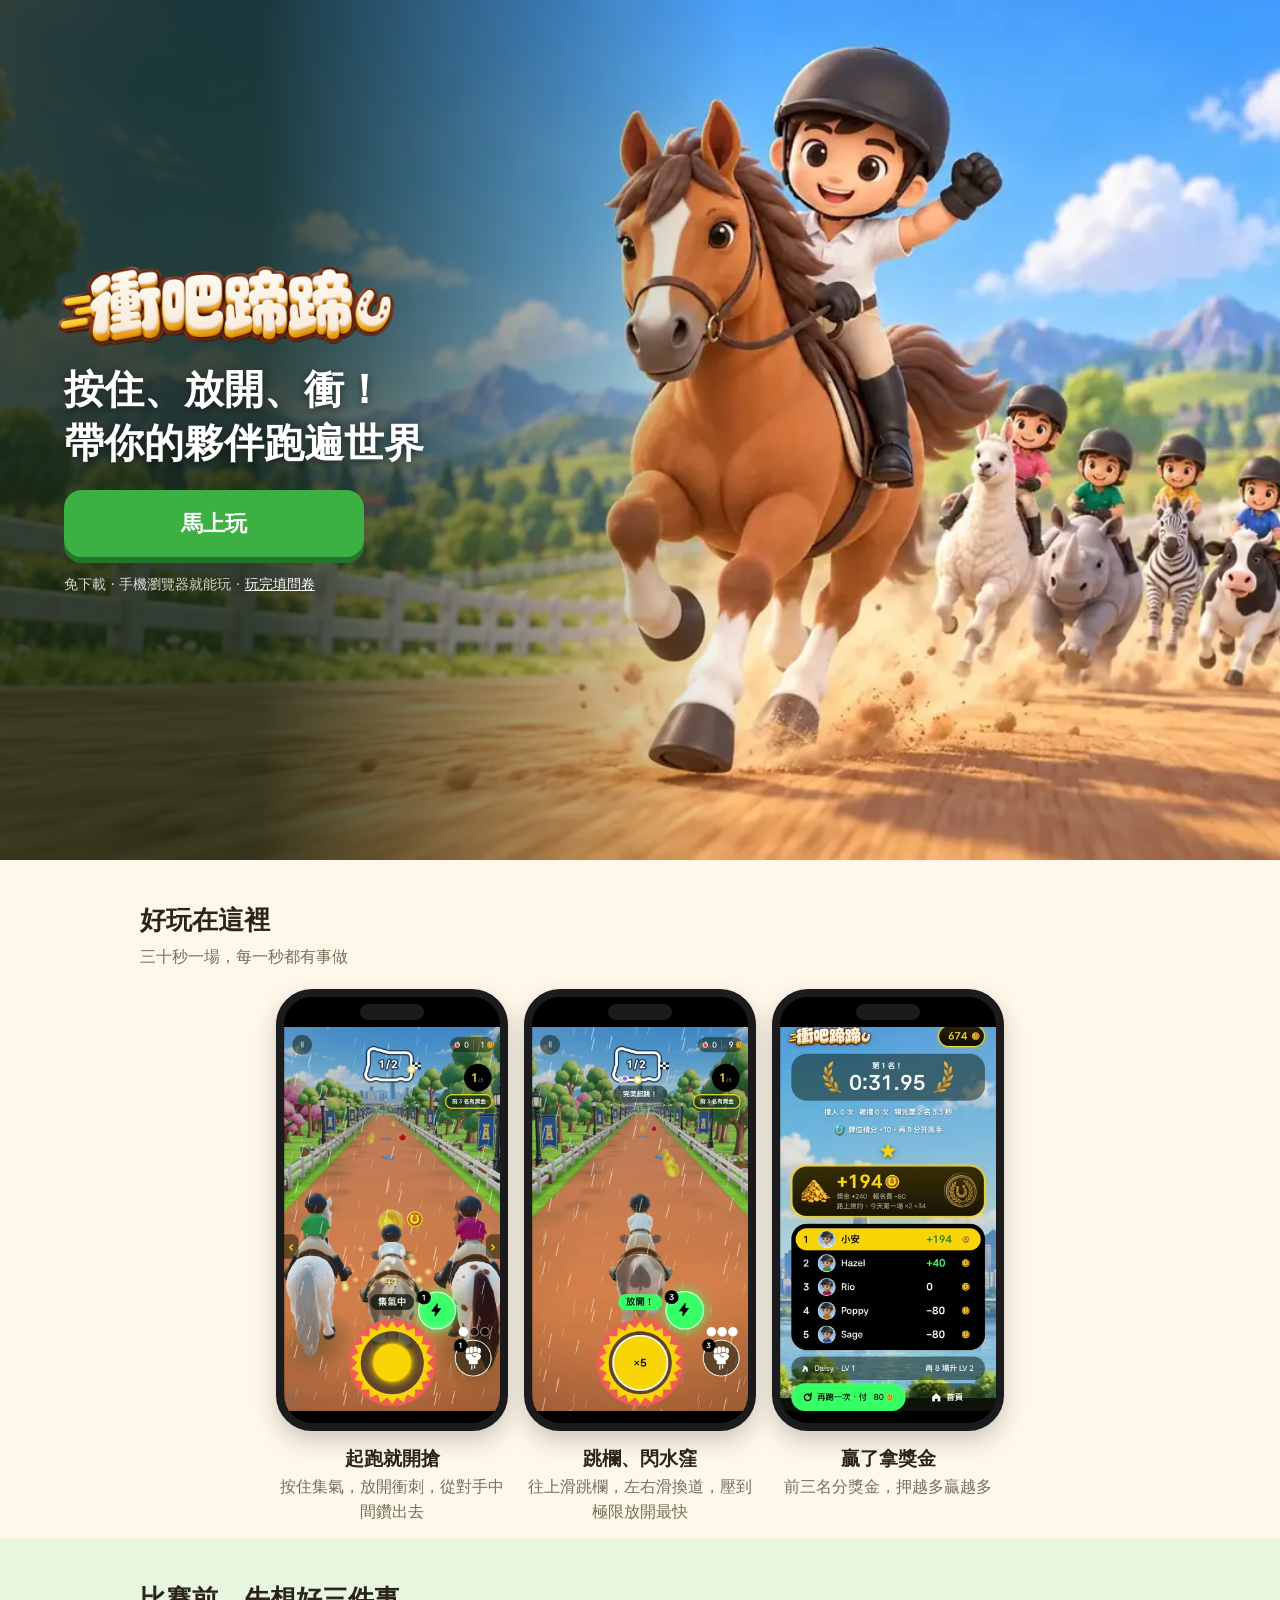
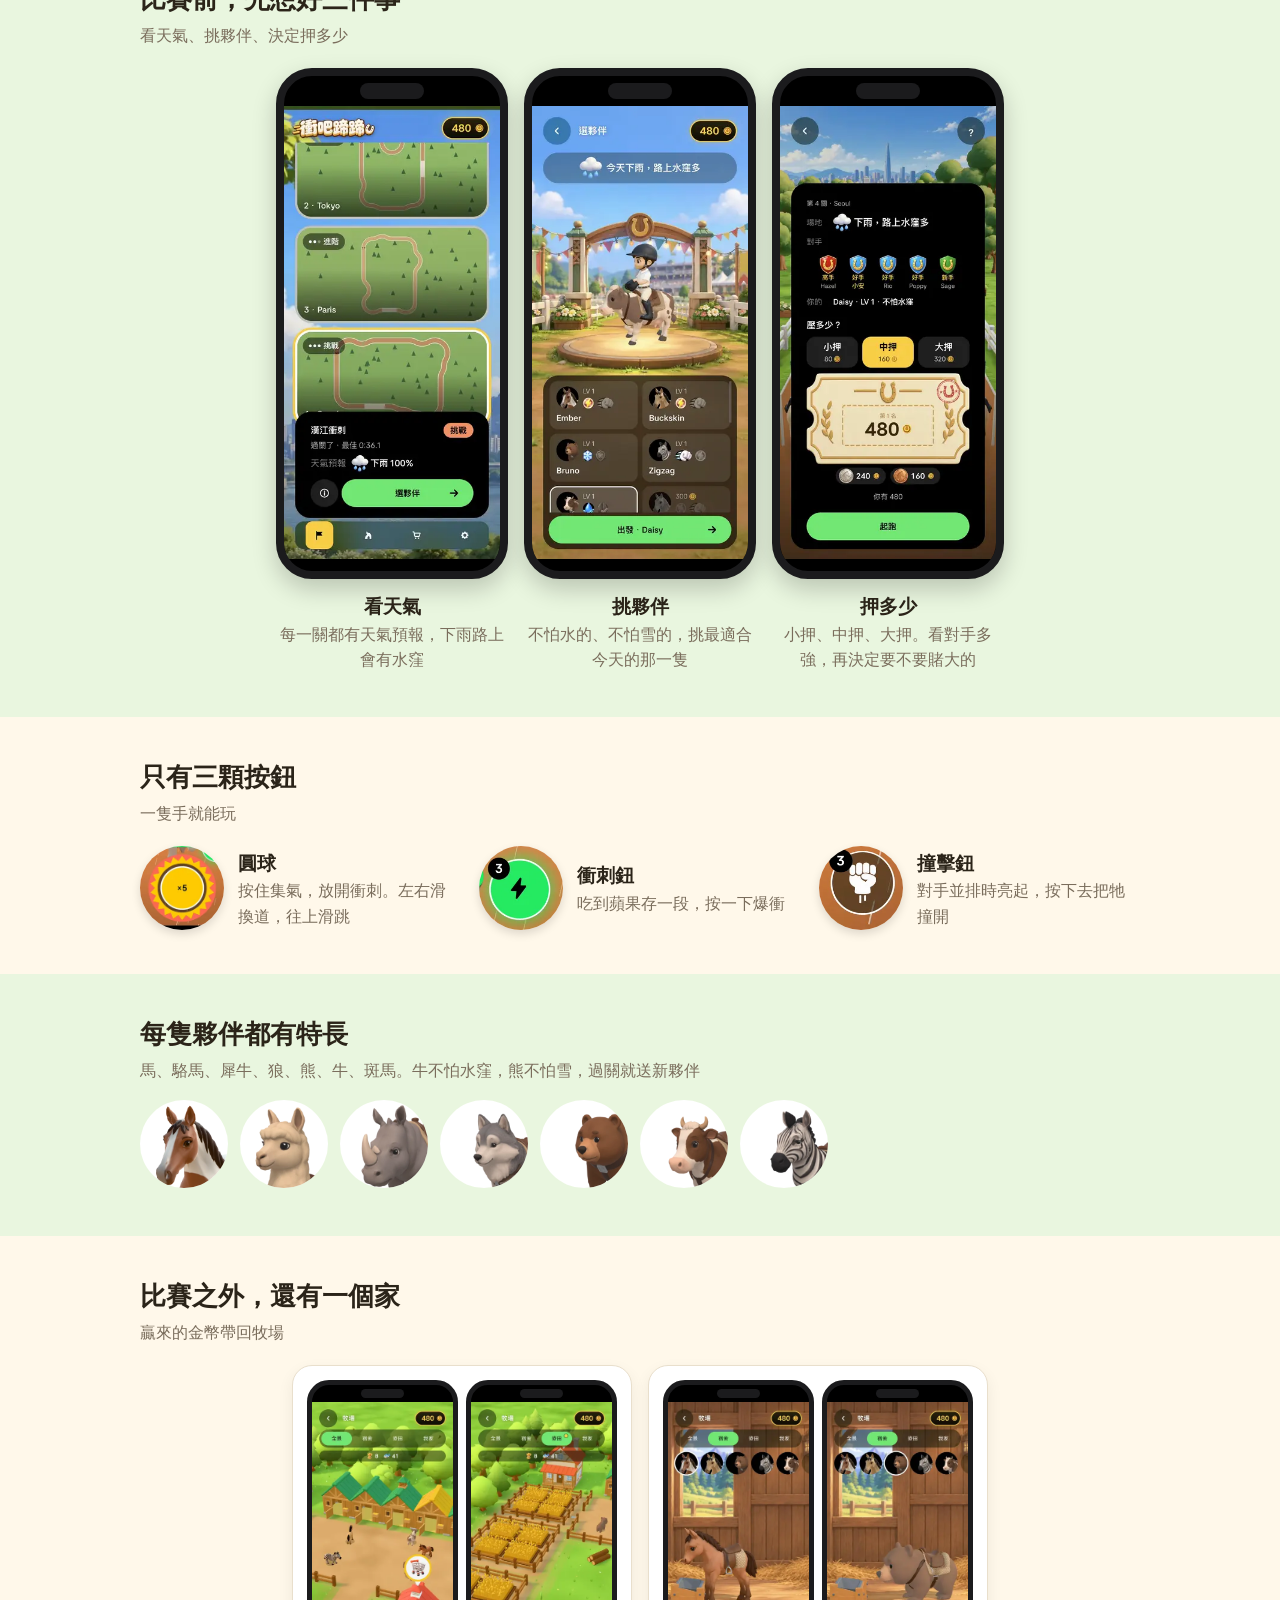
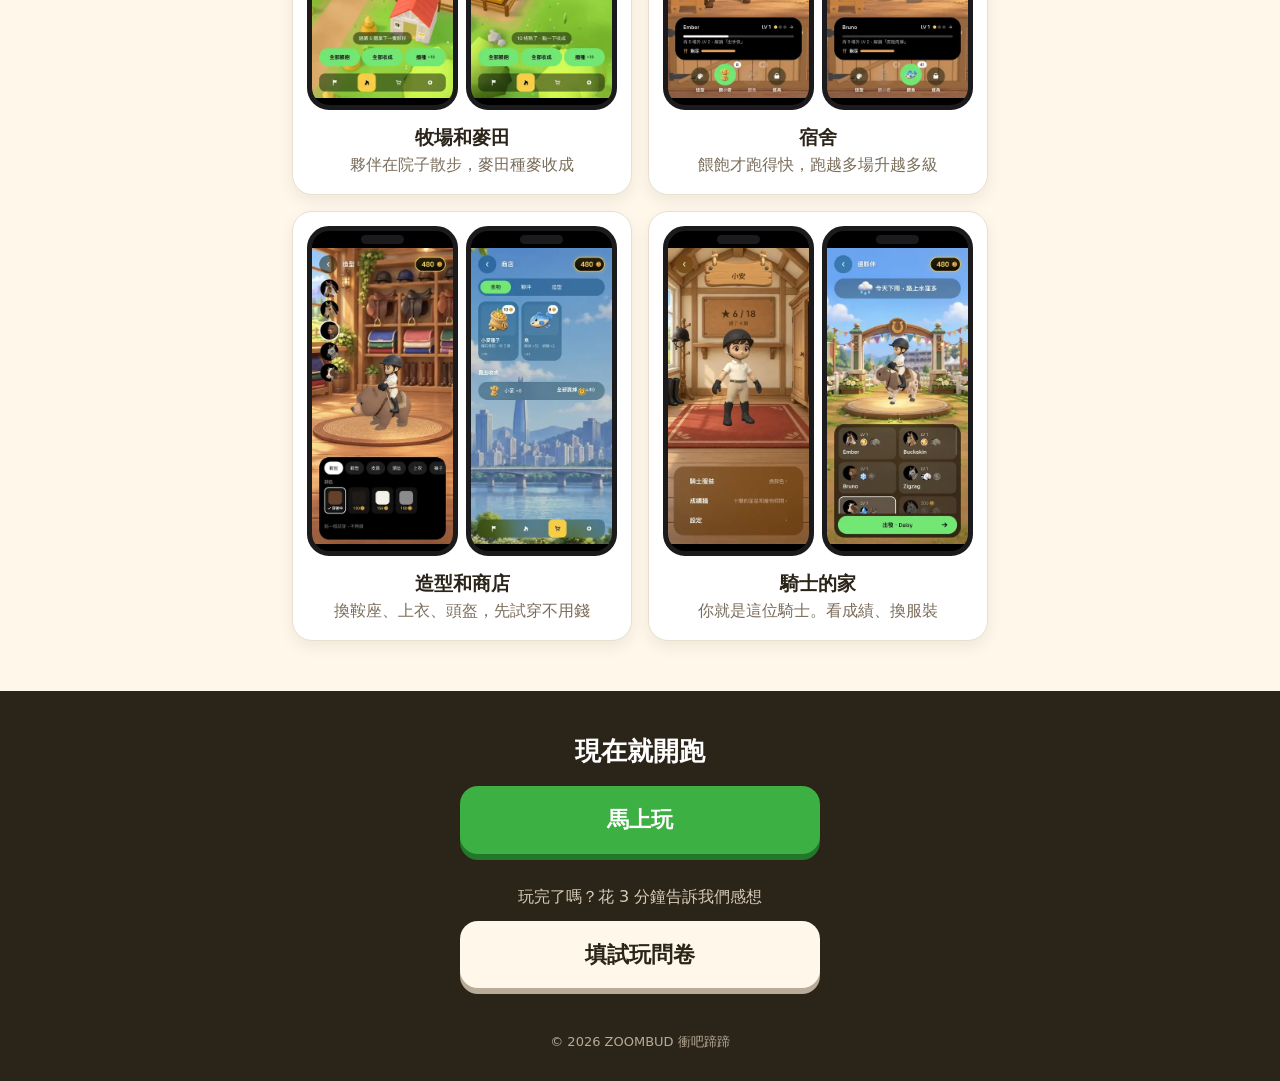
==== commit 6a189e9a: "Playtest build r764 Co-Authored-By: Claude Opus 5.5 <noreply@anthropic.com>" ====
--- a/intro/index.html
+++ b/intro/index.html
@@ -47,6 +47,7 @@
 /* the screen sits under the phone's top bar, so the island covers none of the game (2026-10-12, the user) */
 .phone{position:relative;border:8px solid #1b1b1d;border-radius:36px;background:#000;overflow:hidden;padding:30px 0 12px;box-shadow:0 10px 24px #0003}
 .phone video,.phone img{width:100%;height:auto;aspect-ratio:9/16;object-fit:cover}
+.phone img.tall{aspect-ratio:360/755}
 .phone:before{content:"";position:absolute;z-index:1;left:50%;top:7px;width:30%;height:16px;margin-left:-15%;border-radius:10px;background:#1b1b1d}
 /* the three controls */
 .keys{display:grid;gap:18px;margin-top:20px}@media(min-width:760px){.keys{grid-template-columns:repeat(3,1fr)}}
@@ -62,7 +63,7 @@
 .card b{display:block;font-size:19px;margin-top:12px}
 .dots{display:flex;gap:6px;justify-content:center;padding:4px 0 0}.dots i{width:8px;height:8px;border-radius:50%;background:#d9cdb8;transition:width .2s,background .2s}.dots .on{background:var(--green);width:20px;border-radius:4px}
 @media(min-width:760px){.dots{display:none}}
-.end{background:var(--ink);text-align:center}.end h2{color:#fff;margin-bottom:18px}.end .cta{max-width:360px;margin:0 auto}
+.end{background:var(--ink);text-align:center}.end .survey{color:#d8ccb8;margin:30px 0 12px}.cta.alt{background:#fff8ea;color:var(--ink);box-shadow:0 6px 0 #b8ab97}.cta.alt:active{box-shadow:0 2px 0 #b8ab97}.end h2{color:#fff;margin-bottom:18px}.end .cta{max-width:360px;margin:0 auto}
 footer{background:var(--ink);color:#b8ab97;font-size:13px;text-align:center;padding:0 20px 28px}
 /* the bar that follows on a phone, once the first button has gone by */
 .stick{position:fixed;left:0;right:0;bottom:0;padding:10px 16px calc(10px + env(safe-area-inset-bottom,0px));background:#fff8eaf2;border-top:1px solid var(--line);transform:translateY(110%);transition:transform .25s;z-index:5}
@@ -77,7 +78,7 @@
   <img class="logo" src="../assets/ui/logo_zh.webp" alt="衝吧蹄蹄 ZOOMBUD" width="814" height="200">
   <h1>按住、放開、衝！<br>帶你的夥伴跑遍世界</h1>
   <a class="cta play-only" id="top-cta" href="../">馬上玩</a>
-  <small class="play-only">免下載 · 手機瀏覽器就能玩</small>
+  <small class="play-only">免下載 · 手機瀏覽器就能玩 · <a href="https://claude.ai/artifact/6fsg2V2HpPBKaYnwMKfNDW" target="_blank" rel="noopener" style="color:#fff">玩完填問卷</a></small>
   <form class="notify wait-only" id="notify" novalidate><label class="sr" for="mail1">Email</label><input id="mail1" type="email" inputmode="email" autocomplete="email" placeholder="你的 email" required><button class="cta" type="submit">通知我</button><p class="msg" role="status"></p></form>
   <small class="wait-only">遊戲準備中 · 留下 email，開放時第一個通知你</small>
 </header>
@@ -85,11 +86,19 @@
 <section>
   <div class="wrap" style="padding-bottom:14px"><h2>好玩在這裡</h2><p>三十秒一場，每一秒都有事做</p></div>
   <div class="swipe">
-    <figure class="clip"><div class="phone"><video src="clip-limit.mp4" poster="clip-limit.jpg" muted loop playsinline preload="none" aria-label="壓到極限放開加速，衝刺中跳過前面對手的遊戲畫面"></video></div><b>挑戰極限，飛越對手</b><p>壓到極限才放開最快。衝刺時往上滑，直接從別人頭上跳過去</p></figure>
-    <figure class="clip"><div class="phone"><video src="clip-bump.mp4?2" poster="clip-bump.jpg?2" muted loop playsinline preload="none" aria-label="把旁邊的對手推開的遊戲畫面"></video></div><b>推人和後踢</b><p>旁邊有人就推開，後面有人就踢回去</p></figure>
-    <figure class="clip"><div class="phone"><video src="clip-hurdle.mp4" poster="clip-hurdle.jpg" muted loop playsinline preload="none" aria-label="跳過欄架、閃開水窪和大便的遊戲畫面"></video></div><b>障礙物</b><p>欄架要跳，水窪和大便要閃</p></figure>
-    <figure class="clip"><div class="phone"><video src="clip-apple.mp4" poster="clip-apple.jpg" muted loop playsinline preload="none" aria-label="撿金幣和吃蘋果的遊戲畫面"></video></div><b>蘋果和金幣</b><p>蘋果存衝刺，金幣帶回家養夥伴</p></figure>
+    <figure class="clip"><div class="phone"><video src="clip-start.mp4" poster="clip-start.jpg" muted loop playsinline preload="none" aria-label="五隻夥伴一起起跑、超車的遊戲畫面"></video></div><b>起跑就開搶</b><p>按住集氣，放開衝刺，從對手中間鑽出去</p></figure>
+    <figure class="clip"><div class="phone"><video src="clip-hurdle.mp4?2" poster="clip-hurdle.jpg?2" muted loop playsinline preload="none" aria-label="雨天跳過欄架、閃開水窪的遊戲畫面"></video></div><b>跳欄、閃水窪</b><p>往上滑跳欄，左右滑換道，壓到極限放開最快</p></figure>
+    <figure class="clip"><div class="phone"><video src="clip-win.mp4" poster="clip-win.jpg" muted loop playsinline preload="none" aria-label="衝過終點、贏得獎金的遊戲畫面"></video></div><b>贏了拿獎金</b><p>前三名分獎金，押越多贏越多</p></figure>
   </div>
+</section>
+
+<section class="buds"><div class="wrap" style="padding-bottom:14px"><h2>比賽前，先想好三件事</h2><p>看天氣、挑夥伴、決定押多少</p></div>
+  <div class="swipe">
+    <figure class="clip"><div class="phone"><img class="tall" src="home.webp" alt="選關卡，看天氣預報" loading="lazy"></div><b>看天氣</b><p>每一關都有天氣預報，下雨路上會有水窪</p></figure>
+    <figure class="clip"><div class="phone"><img class="tall" src="pick.webp" alt="選夥伴，騎士和夥伴一起出場" loading="lazy"></div><b>挑夥伴</b><p>不怕水的、不怕雪的，挑最適合今天的那一隻</p></figure>
+    <figure class="clip"><div class="phone"><img class="tall" src="bet.webp" alt="看對手，選押多少" loading="lazy"></div><b>押多少</b><p>小押、中押、大押。看對手多強，再決定要不要賭大的</p></figure>
+  </div>
+  <div style="height:30px"></div>
 </section>
 
 <section><div class="wrap">
@@ -102,25 +111,25 @@
 </div></section>
 
 <section class="buds"><div class="wrap">
-  <h2>每隻夥伴都有特長</h2><p>馬、駱馬、犀牛、狼、熊、牛、斑馬。養牠、升級牠、幫牠換造型</p>
+  <h2>每隻夥伴都有特長</h2><p>馬、駱馬、犀牛、狼、熊、牛、斑馬。牛不怕水窪，熊不怕雪，過關就送新夥伴</p>
   <div class="heads">
     <img src="../assets/stable/buddy_0.webp" alt="馬" loading="lazy"><img src="../assets/stable/buddy_10.webp" alt="駱馬" loading="lazy"><img src="../assets/stable/buddy_11.webp" alt="犀牛" loading="lazy"><img src="../assets/stable/buddy_15.webp" alt="狼" loading="lazy"><img src="../assets/stable/buddy_12.webp" alt="熊" loading="lazy"><img src="../assets/stable/buddy_14.webp" alt="牛" loading="lazy"><img src="../assets/stable/buddy_13.webp" alt="斑馬" loading="lazy">
   </div>
 </div></section>
 
 <section>
-  <div class="wrap" style="padding-bottom:14px"><h2>比賽之外，還有一個家</h2><p>跑累了就回牧場</p></div>
+  <div class="wrap" style="padding-bottom:14px"><h2>比賽之外，還有一個家</h2><p>贏來的金幣帶回牧場</p></div>
   <div class="swipe" id="cards">
-    <figure class="card" style="margin:0"><div class="pair"><div class="phone"><img src="ranch1.webp" alt="牧場全景" loading="lazy"></div><div class="phone"><img src="pond.webp" alt="魚池" loading="lazy"></div></div><b>牧場</b><p>夥伴在院子散步，池邊釣魚</p></figure>
-    <figure class="card" style="margin:0"><div class="pair"><div class="phone"><img src="field.webp" alt="麥田" loading="lazy"></div><div class="phone"><img src="shop.webp" alt="商店" loading="lazy"></div></div><b>種田和買賣</b><p>種麥收成，吃不完的拿去賣</p></figure>
-    <figure class="card" style="margin:0"><div class="pair"><div class="phone"><img src="dorm1.webp" alt="宿舍裡的馬" loading="lazy"></div><div class="phone"><img src="dorm2.webp" alt="宿舍裡的狼" loading="lazy"></div></div><b>宿舍</b><p>餵食、梳毛，看牠一級一級變強</p></figure>
-    <figure class="card" style="margin:0"><div class="pair"><div class="phone"><img src="house1.webp" alt="騎士的家" loading="lazy"></div><div class="phone"><img src="house2.webp" alt="換騎士服裝" loading="lazy"></div></div><b>騎士的家</b><p>換服裝、看成績、擺獎盃</p></figure>
+    <figure class="card" style="margin:0"><div class="pair"><div class="phone"><img src="ranch1.webp" alt="牧場全景" loading="lazy"></div><div class="phone"><img src="field.webp" alt="麥田" loading="lazy"></div></div><b>牧場和麥田</b><p>夥伴在院子散步，麥田種麥收成</p></figure>
+    <figure class="card" style="margin:0"><div class="pair"><div class="phone"><img src="dorm1.webp" alt="宿舍裡的馬" loading="lazy"></div><div class="phone"><img src="dorm2.webp" alt="宿舍裡的熊" loading="lazy"></div></div><b>宿舍</b><p>餵飽才跑得快，跑越多場升越多級</p></figure>
+    <figure class="card" style="margin:0"><div class="pair"><div class="phone"><img src="looks.webp" alt="幫夥伴換造型" loading="lazy"></div><div class="phone"><img src="shop.webp" alt="商店" loading="lazy"></div></div><b>造型和商店</b><p>換鞍座、上衣、頭盔，先試穿不用錢</p></figure>
+    <figure class="card" style="margin:0"><div class="pair"><div class="phone"><img src="house1.webp" alt="騎士的家" loading="lazy"></div><div class="phone"><img src="pick.webp" alt="騎士騎著夥伴" loading="lazy"></div></div><b>騎士的家</b><p>你就是這位騎士。看成績、換服裝</p></figure>
   </div>
   <div class="dots" id="dots" aria-hidden="true"><i class="on"></i><i></i><i></i><i></i></div>
   <div style="height:36px"></div>
 </section>
 
-<section class="end"><div class="wrap"><h2 class="play-only">現在就開跑</h2><a class="cta play-only" href="../">馬上玩</a><h2 class="wait-only">開放時第一個通知你</h2><form class="notify wait-only" novalidate><label class="sr" for="mail2">Email</label><input id="mail2" type="email" inputmode="email" autocomplete="email" placeholder="你的 email" required><button class="cta" type="submit">通知我</button><p class="msg" role="status"></p></form><p class="wait-only" style="margin-top:14px;font-size:13px;color:#b8ab97">email 只用來通知遊戲開放，不會做其他用途</p></div></section>
+<section class="end"><div class="wrap"><h2 class="play-only">現在就開跑</h2><a class="cta play-only" href="../">馬上玩</a><p class="play-only survey">玩完了嗎？花 3 分鐘告訴我們感想</p><a class="cta alt play-only" href="https://claude.ai/artifact/6fsg2V2HpPBKaYnwMKfNDW" target="_blank" rel="noopener">填試玩問卷</a><h2 class="wait-only">開放時第一個通知你</h2><form class="notify wait-only" novalidate><label class="sr" for="mail2">Email</label><input id="mail2" type="email" inputmode="email" autocomplete="email" placeholder="你的 email" required><button class="cta" type="submit">通知我</button><p class="msg" role="status"></p></form><p class="wait-only" style="margin-top:14px;font-size:13px;color:#b8ab97">email 只用來通知遊戲開放，不會做其他用途</p></div></section>
 <footer>© 2026 ZOOMBUD 衝吧蹄蹄</footer>
 <div class="stick" id="stick"><a class="cta play-only" href="../">馬上玩</a><a class="cta wait-only" href="#notify">留 email，開放時通知我</a></div>
 <script>
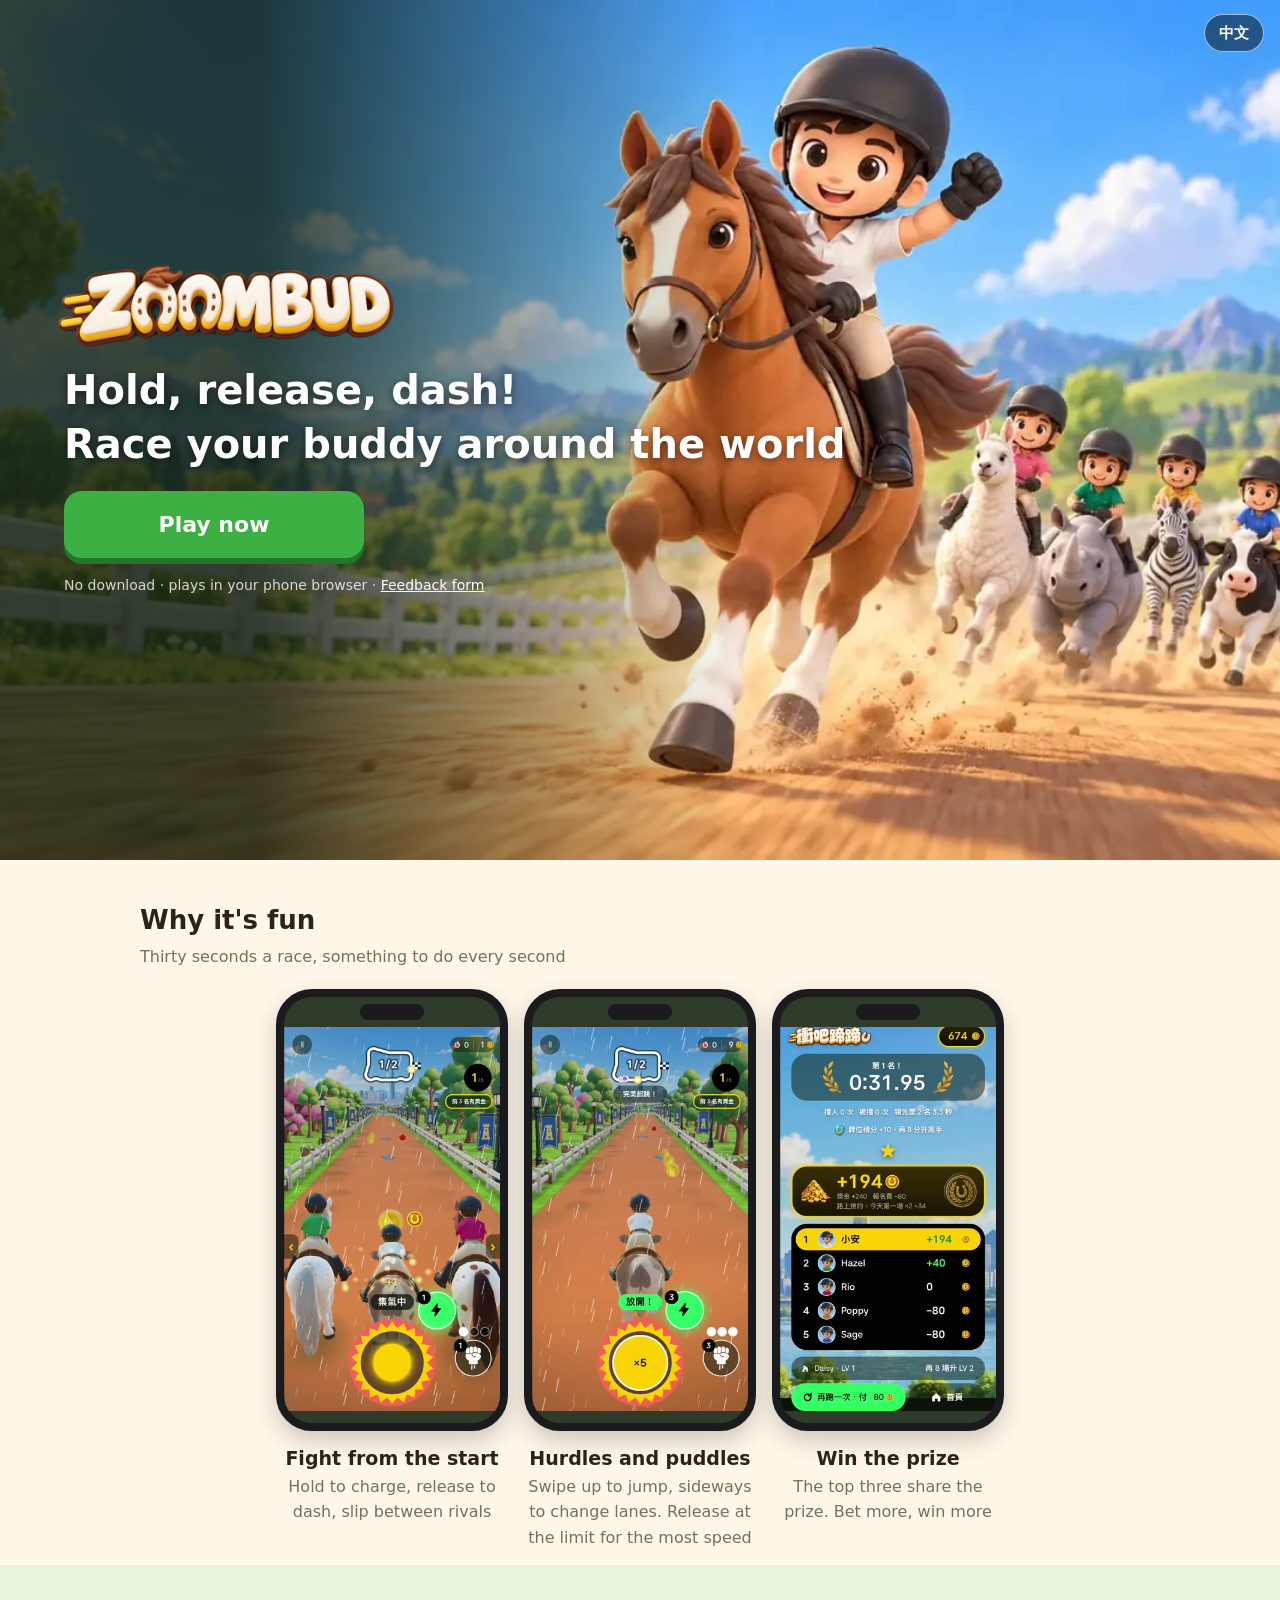
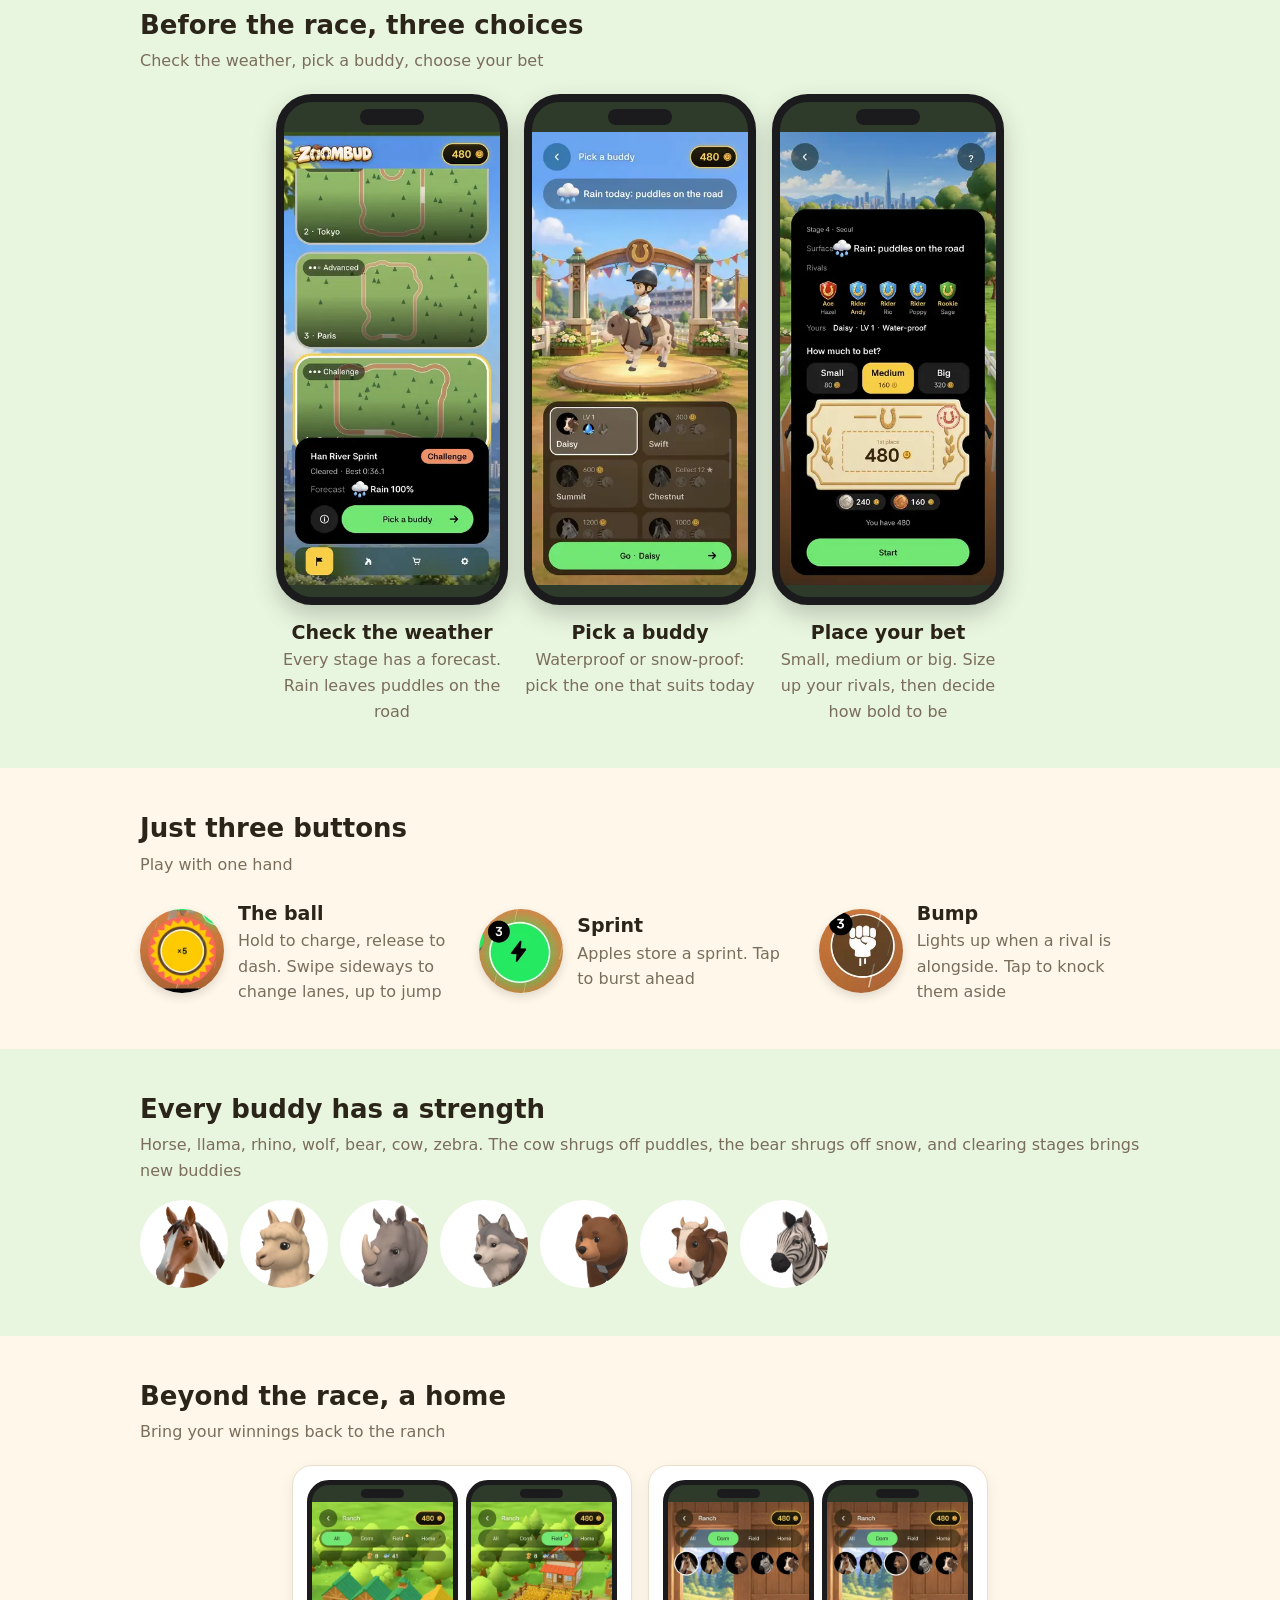
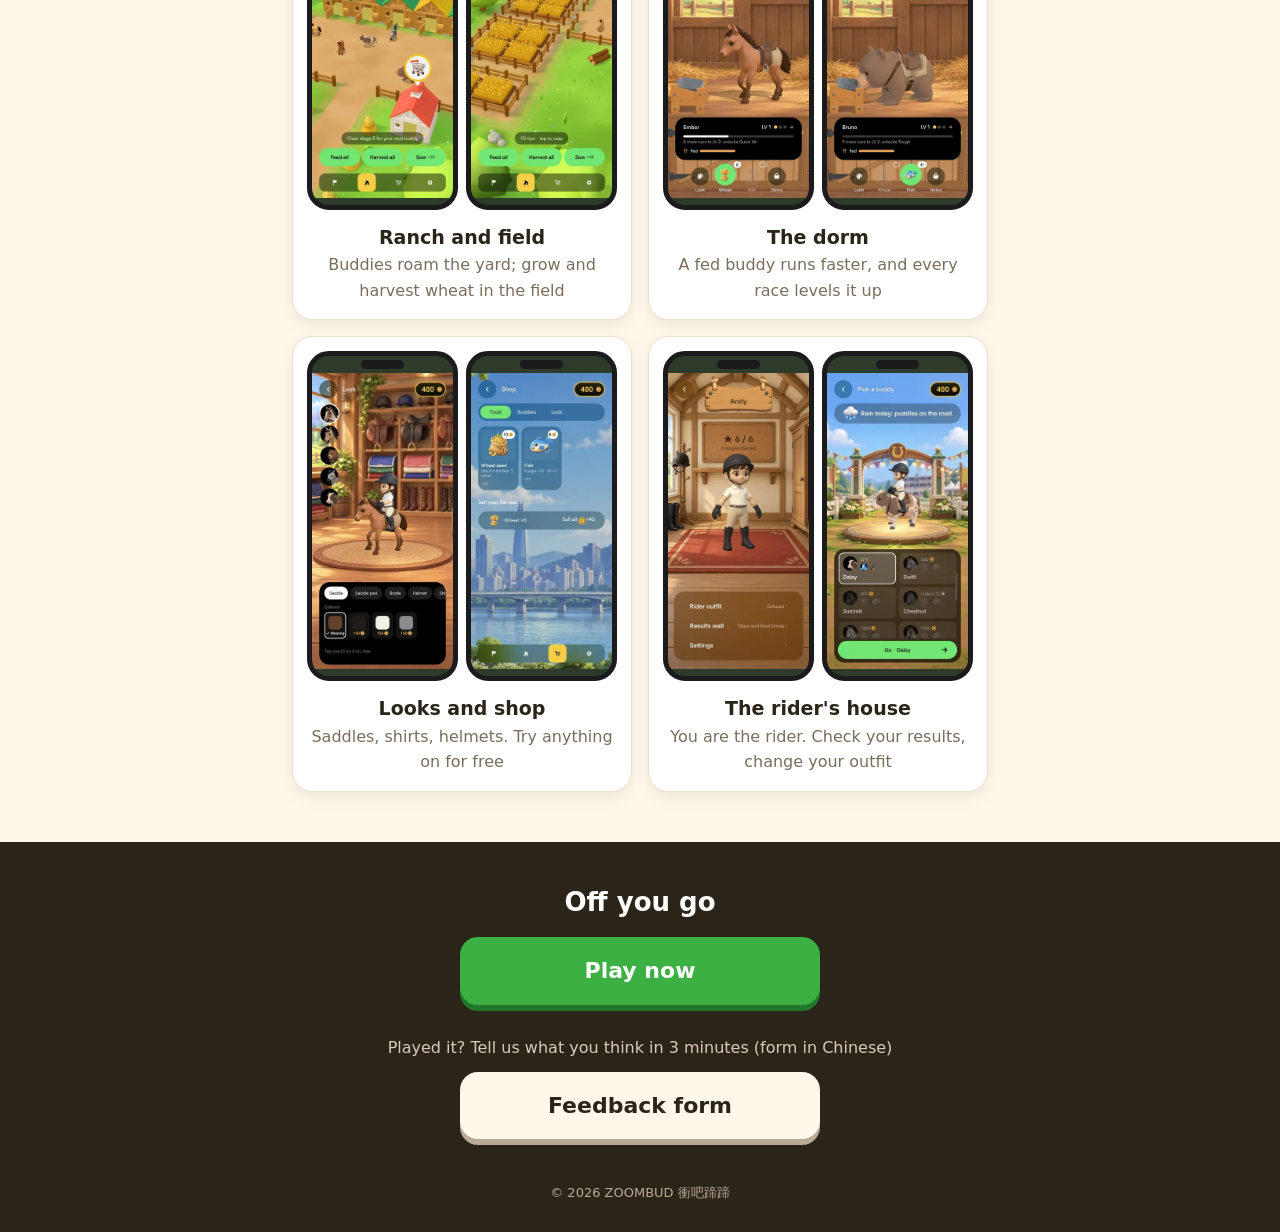
==== commit dead8fa6: "Playtest build r765 Co-Authored-By: Claude Opus 5.5 <noreply@anthropic.com>" ====
--- a/intro/index.html
+++ b/intro/index.html
@@ -10,6 +10,8 @@
 <meta property="og:image" content="../assets/ui/cover-wide.webp">
 <meta name="theme-color" content="#3cb043">
 <link rel="icon" href="../icon-192.png">
+<link rel="preload" as="image" href="../assets/ui/cover.webp" media="(max-width:759px)" fetchpriority="high">
+<link rel="preload" as="image" href="../assets/ui/cover-wide.webp" media="(min-width:760px)" fetchpriority="high">
 <!-- The game's one-page introduction (2026-10-12, the user's plan: one job, 「馬上玩」 opens the web game at ../).
      Clips and screens: recorded from the game in Chinese (archive/landing-src). Phone frames are CSS, no stock art. -->
 <style>
@@ -27,6 +29,7 @@
 .notify input{font:inherit;font-size:18px;padding:14px 16px;border-radius:14px;border:2px solid #fff;background:#fff;color:var(--ink);width:100%}
 .notify input:focus-visible{outline:3px solid var(--green);outline-offset:2px}
 .notify .msg{min-height:1.4em;font-size:14px;color:#fff;margin:0;text-align:center}.notify.done input,.notify.done button{display:none}.notify.done .msg{font-size:18px;font-weight:700}
+.hero>.lang{position:absolute;z-index:2;top:calc(14px + env(safe-area-inset-top,0px));right:16px;font:inherit;font-size:15px;font-weight:700;color:#fff;background:#0007;border:1.5px solid #fff9;border-radius:20px;padding:6px 14px;cursor:pointer}.lang:focus-visible{outline:3px solid #fff;outline-offset:2px}
 /* hero: the cover; the wide one on wide screens */
 .hero{min-height:min(100svh,860px);background:#1c3a1c url(../assets/ui/cover.webp) center top/cover;position:relative;display:flex;flex-direction:column;justify-content:flex-end;align-items:center;padding:0 20px 34px;text-align:center}
 .hero:before{content:"";position:absolute;inset:auto 0 0 0;height:60%;background:linear-gradient(transparent,#0b1a0bd9 60%)}
@@ -45,7 +48,7 @@
 /* the three clips, each in a phone */
 .clip{margin:0;width:232px;text-align:center}.clip b{display:block;font-size:19px;margin-top:12px}
 /* the screen sits under the phone's top bar, so the island covers none of the game (2026-10-12, the user) */
-.phone{position:relative;border:8px solid #1b1b1d;border-radius:36px;background:#000;overflow:hidden;padding:30px 0 12px;box-shadow:0 10px 24px #0003}
+.phone{position:relative;border:8px solid #1b1b1d;border-radius:36px;background:#2e3a2a;overflow:hidden;padding:30px 0 12px;box-shadow:0 10px 24px #0003}
 .phone video,.phone img{width:100%;height:auto;aspect-ratio:9/16;object-fit:cover}
 .phone img.tall{aspect-ratio:360/755}
 .phone:before{content:"";position:absolute;z-index:1;left:50%;top:7px;width:30%;height:16px;margin-left:-15%;border-radius:10px;background:#1b1b1d}
@@ -72,67 +75,81 @@
 </style>
 </head>
 <!-- wait: the game is not open yet, the page takes an e-mail to tell when it is (2026-10-12, the user: 「介紹頁先改成email，遊戲確認後再換」).
-     To open the game: take `wait` off <body>; every 「馬上玩」 comes back and the forms go. -->
+     To open the game: take `wait` off the body tag; every 「馬上玩」 comes back and the forms go. -->
 <body>
 <header class="hero">
-  <img class="logo" src="../assets/ui/logo_zh.webp" alt="衝吧蹄蹄 ZOOMBUD" width="814" height="200">
-  <h1>按住、放開、衝！<br>帶你的夥伴跑遍世界</h1>
-  <a class="cta play-only" id="top-cta" href="../">馬上玩</a>
-  <small class="play-only">免下載 · 手機瀏覽器就能玩 · <a href="https://claude.ai/artifact/6fsg2V2HpPBKaYnwMKfNDW" target="_blank" rel="noopener" style="color:#fff">玩完填問卷</a></small>
+  <button class="lang" id="lang" type="button" aria-label="Switch language">EN</button>
+  <img class="logo" id="logo" src="../assets/ui/logo_zh.webp" alt="衝吧蹄蹄 ZOOMBUD" width="814" height="200" fetchpriority="high">
+  <h1 data-en="Hold, release, dash!<br>Race your buddy around the world">按住、放開、衝！<br>帶你的夥伴跑遍世界</h1>
+  <a class="cta play-only" id="top-cta" href="../" data-en="Play now">馬上玩</a>
+  <small class="play-only"><span data-en="No download · plays in your phone browser">免下載 · 手機瀏覽器就能玩</span> · <a href="https://claude.ai/artifact/6fsg2V2HpPBKaYnwMKfNDW" target="_blank" rel="noopener" style="color:#fff" data-en="Feedback form">玩完填問卷</a></small>
   <form class="notify wait-only" id="notify" novalidate><label class="sr" for="mail1">Email</label><input id="mail1" type="email" inputmode="email" autocomplete="email" placeholder="你的 email" required><button class="cta" type="submit">通知我</button><p class="msg" role="status"></p></form>
   <small class="wait-only">遊戲準備中 · 留下 email，開放時第一個通知你</small>
 </header>
 
 <section>
-  <div class="wrap" style="padding-bottom:14px"><h2>好玩在這裡</h2><p>三十秒一場，每一秒都有事做</p></div>
+  <div class="wrap" style="padding-bottom:14px"><h2 data-en="Why it's fun">好玩在這裡</h2><p data-en="Thirty seconds a race, something to do every second">三十秒一場，每一秒都有事做</p></div>
   <div class="swipe">
-    <figure class="clip"><div class="phone"><video src="clip-start.mp4" poster="clip-start.jpg" muted loop playsinline preload="none" aria-label="五隻夥伴一起起跑、超車的遊戲畫面"></video></div><b>起跑就開搶</b><p>按住集氣，放開衝刺，從對手中間鑽出去</p></figure>
-    <figure class="clip"><div class="phone"><video src="clip-hurdle.mp4?2" poster="clip-hurdle.jpg?2" muted loop playsinline preload="none" aria-label="雨天跳過欄架、閃開水窪的遊戲畫面"></video></div><b>跳欄、閃水窪</b><p>往上滑跳欄，左右滑換道，壓到極限放開最快</p></figure>
-    <figure class="clip"><div class="phone"><video src="clip-win.mp4" poster="clip-win.jpg" muted loop playsinline preload="none" aria-label="衝過終點、贏得獎金的遊戲畫面"></video></div><b>贏了拿獎金</b><p>前三名分獎金，押越多贏越多</p></figure>
+    <figure class="clip"><div class="phone"><video src="clip-start.mp4?3" poster="clip-start.jpg" muted loop playsinline preload="none" aria-label="五隻夥伴一起起跑、超車的遊戲畫面" data-en-alt="Five buddies leave the gate and overtake"></video></div><b data-en="Fight from the start">起跑就開搶</b><p data-en="Hold to charge, release to dash, slip between rivals">按住集氣，放開衝刺，從對手中間鑽出去</p></figure>
+    <figure class="clip"><div class="phone"><video src="clip-hurdle.mp4?3" poster="clip-hurdle.jpg?2" muted loop playsinline preload="none" aria-label="雨天跳過欄架、閃開水窪的遊戲畫面" data-en-alt="Jumping hurdles and dodging puddles in the rain"></video></div><b data-en="Hurdles and puddles">跳欄、閃水窪</b><p data-en="Swipe up to jump, sideways to change lanes. Release at the limit for the most speed">往上滑跳欄，左右滑換道，壓到極限放開最快</p></figure>
+    <figure class="clip"><div class="phone"><video src="clip-win.mp4?3" poster="clip-win.jpg" muted loop playsinline preload="none" aria-label="衝過終點、贏得獎金的遊戲畫面" data-en-alt="Crossing the line and winning the prize"></video></div><b data-en="Win the prize">贏了拿獎金</b><p data-en="The top three share the prize. Bet more, win more">前三名分獎金，押越多贏越多</p></figure>
   </div>
 </section>
 
-<section class="buds"><div class="wrap" style="padding-bottom:14px"><h2>比賽前，先想好三件事</h2><p>看天氣、挑夥伴、決定押多少</p></div>
+<section class="buds"><div class="wrap" style="padding-bottom:14px"><h2 data-en="Before the race, three choices">比賽前，先想好三件事</h2><p data-en="Check the weather, pick a buddy, choose your bet">看天氣、挑夥伴、決定押多少</p></div>
   <div class="swipe">
-    <figure class="clip"><div class="phone"><img class="tall" src="home.webp" alt="選關卡，看天氣預報" loading="lazy"></div><b>看天氣</b><p>每一關都有天氣預報，下雨路上會有水窪</p></figure>
-    <figure class="clip"><div class="phone"><img class="tall" src="pick.webp" alt="選夥伴，騎士和夥伴一起出場" loading="lazy"></div><b>挑夥伴</b><p>不怕水的、不怕雪的，挑最適合今天的那一隻</p></figure>
-    <figure class="clip"><div class="phone"><img class="tall" src="bet.webp" alt="看對手，選押多少" loading="lazy"></div><b>押多少</b><p>小押、中押、大押。看對手多強，再決定要不要賭大的</p></figure>
+    <figure class="clip"><div class="phone"><img class="tall" data-shot="home" src="home.webp" alt="選關卡，看天氣預報" data-en-alt="Pick a stage and read the forecast" decoding="async"></div><b data-en="Check the weather">看天氣</b><p data-en="Every stage has a forecast. Rain leaves puddles on the road">每一關都有天氣預報，下雨路上會有水窪</p></figure>
+    <figure class="clip"><div class="phone"><img class="tall" data-shot="pick" src="pick.webp" alt="選夥伴，騎士和夥伴一起出場" data-en-alt="Pick a buddy; rider and buddy step out together" decoding="async"></div><b data-en="Pick a buddy">挑夥伴</b><p data-en="Waterproof or snow-proof: pick the one that suits today">不怕水的、不怕雪的，挑最適合今天的那一隻</p></figure>
+    <figure class="clip"><div class="phone"><img class="tall" data-shot="bet" src="bet.webp" alt="看對手，選押多少" data-en-alt="See your rivals and choose a bet" decoding="async"></div><b data-en="Place your bet">押多少</b><p data-en="Small, medium or big. Size up your rivals, then decide how bold to be">小押、中押、大押。看對手多強，再決定要不要賭大的</p></figure>
   </div>
   <div style="height:30px"></div>
 </section>
 
 <section><div class="wrap">
-  <h2>只有三顆按鈕</h2><p>一隻手就能玩</p>
+  <h2 data-en="Just three buttons">只有三顆按鈕</h2><p data-en="Play with one hand">一隻手就能玩</p>
   <div class="keys">
-    <div><img src="key-ball.webp" alt="" width="200" height="200" loading="lazy"><span><b>圓球</b><p>按住集氣，放開衝刺。左右滑換道，往上滑跳</p></span></div>
-    <div><img src="key-sprint.webp" alt="" width="160" height="160" loading="lazy"><span><b>衝刺鈕</b><p>吃到蘋果存一段，按一下爆衝</p></span></div>
-    <div><img src="key-bump.webp" alt="" width="160" height="160" loading="lazy"><span><b>撞擊鈕</b><p>對手並排時亮起，按下去把牠撞開</p></span></div>
+    <div><img src="key-ball.webp?2" alt="" width="200" height="200" loading="lazy"><span><b data-en="The ball">圓球</b><p data-en="Hold to charge, release to dash. Swipe sideways to change lanes, up to jump">按住集氣，放開衝刺。左右滑換道，往上滑跳</p></span></div>
+    <div><img src="key-sprint.webp?2" alt="" width="160" height="160" loading="lazy"><span><b data-en="Sprint">衝刺鈕</b><p data-en="Apples store a sprint. Tap to burst ahead">吃到蘋果存一段，按一下爆衝</p></span></div>
+    <div><img src="key-bump.webp?2" alt="" width="160" height="160" loading="lazy"><span><b data-en="Bump">撞擊鈕</b><p data-en="Lights up when a rival is alongside. Tap to knock them aside">對手並排時亮起，按下去把牠撞開</p></span></div>
   </div>
 </div></section>
 
 <section class="buds"><div class="wrap">
-  <h2>每隻夥伴都有特長</h2><p>馬、駱馬、犀牛、狼、熊、牛、斑馬。牛不怕水窪，熊不怕雪，過關就送新夥伴</p>
+  <h2 data-en="Every buddy has a strength">每隻夥伴都有特長</h2><p data-en="Horse, llama, rhino, wolf, bear, cow, zebra. The cow shrugs off puddles, the bear shrugs off snow, and clearing stages brings new buddies">馬、駱馬、犀牛、狼、熊、牛、斑馬。牛不怕水窪，熊不怕雪，過關就送新夥伴</p>
   <div class="heads">
-    <img src="../assets/stable/buddy_0.webp" alt="馬" loading="lazy"><img src="../assets/stable/buddy_10.webp" alt="駱馬" loading="lazy"><img src="../assets/stable/buddy_11.webp" alt="犀牛" loading="lazy"><img src="../assets/stable/buddy_15.webp" alt="狼" loading="lazy"><img src="../assets/stable/buddy_12.webp" alt="熊" loading="lazy"><img src="../assets/stable/buddy_14.webp" alt="牛" loading="lazy"><img src="../assets/stable/buddy_13.webp" alt="斑馬" loading="lazy">
+    <img src="../assets/stable/buddy_0.webp" alt="馬" data-en-alt="Horse" loading="lazy"><img src="../assets/stable/buddy_10.webp" alt="駱馬" data-en-alt="Llama" loading="lazy"><img src="../assets/stable/buddy_11.webp" alt="犀牛" data-en-alt="Rhino" loading="lazy"><img src="../assets/stable/buddy_15.webp" alt="狼" data-en-alt="Wolf" loading="lazy"><img src="../assets/stable/buddy_12.webp" alt="熊" data-en-alt="Bear" loading="lazy"><img src="../assets/stable/buddy_14.webp" alt="牛" data-en-alt="Cow" loading="lazy"><img src="../assets/stable/buddy_13.webp" alt="斑馬" data-en-alt="Zebra" loading="lazy">
   </div>
 </div></section>
 
 <section>
-  <div class="wrap" style="padding-bottom:14px"><h2>比賽之外，還有一個家</h2><p>贏來的金幣帶回牧場</p></div>
+  <div class="wrap" style="padding-bottom:14px"><h2 data-en="Beyond the race, a home">比賽之外，還有一個家</h2><p data-en="Bring your winnings back to the ranch">贏來的金幣帶回牧場</p></div>
   <div class="swipe" id="cards">
-    <figure class="card" style="margin:0"><div class="pair"><div class="phone"><img src="ranch1.webp" alt="牧場全景" loading="lazy"></div><div class="phone"><img src="field.webp" alt="麥田" loading="lazy"></div></div><b>牧場和麥田</b><p>夥伴在院子散步，麥田種麥收成</p></figure>
-    <figure class="card" style="margin:0"><div class="pair"><div class="phone"><img src="dorm1.webp" alt="宿舍裡的馬" loading="lazy"></div><div class="phone"><img src="dorm2.webp" alt="宿舍裡的熊" loading="lazy"></div></div><b>宿舍</b><p>餵飽才跑得快，跑越多場升越多級</p></figure>
-    <figure class="card" style="margin:0"><div class="pair"><div class="phone"><img src="looks.webp" alt="幫夥伴換造型" loading="lazy"></div><div class="phone"><img src="shop.webp" alt="商店" loading="lazy"></div></div><b>造型和商店</b><p>換鞍座、上衣、頭盔，先試穿不用錢</p></figure>
-    <figure class="card" style="margin:0"><div class="pair"><div class="phone"><img src="house1.webp" alt="騎士的家" loading="lazy"></div><div class="phone"><img src="pick.webp" alt="騎士騎著夥伴" loading="lazy"></div></div><b>騎士的家</b><p>你就是這位騎士。看成績、換服裝</p></figure>
+    <figure class="card" style="margin:0"><div class="pair"><div class="phone"><img data-shot="ranch1" src="ranch1.webp" alt="牧場全景" data-en-alt="The ranch" decoding="async"></div><div class="phone"><img data-shot="field" src="field.webp" alt="麥田" data-en-alt="The wheat field" decoding="async"></div></div><b data-en="Ranch and field">牧場和麥田</b><p data-en="Buddies roam the yard; grow and harvest wheat in the field">夥伴在院子散步，麥田種麥收成</p></figure>
+    <figure class="card" style="margin:0"><div class="pair"><div class="phone"><img data-shot="dorm1" src="dorm1.webp" alt="宿舍裡的馬" data-en-alt="A horse in the dorm" decoding="async"></div><div class="phone"><img data-shot="dorm2" src="dorm2.webp" alt="宿舍裡的熊" data-en-alt="A bear in the dorm" decoding="async"></div></div><b data-en="The dorm">宿舍</b><p data-en="A fed buddy runs faster, and every race levels it up">餵飽才跑得快，跑越多場升越多級</p></figure>
+    <figure class="card" style="margin:0"><div class="pair"><div class="phone"><img data-shot="looks" src="looks.webp" alt="幫夥伴換造型" data-en-alt="Dressing up a buddy" decoding="async"></div><div class="phone"><img data-shot="shop" src="shop.webp" alt="商店" data-en-alt="The shop" decoding="async"></div></div><b data-en="Looks and shop">造型和商店</b><p data-en="Saddles, shirts, helmets. Try anything on for free">換鞍座、上衣、頭盔，先試穿不用錢</p></figure>
+    <figure class="card" style="margin:0"><div class="pair"><div class="phone"><img data-shot="house1" src="house1.webp" alt="騎士的家" data-en-alt="The rider's house" decoding="async"></div><div class="phone"><img data-shot="pick" src="pick.webp" alt="騎士騎著夥伴" data-en-alt="Rider on a buddy" decoding="async"></div></div><b data-en="The rider's house">騎士的家</b><p data-en="You are the rider. Check your results, change your outfit">你就是這位騎士。看成績、換服裝</p></figure>
   </div>
   <div class="dots" id="dots" aria-hidden="true"><i class="on"></i><i></i><i></i><i></i></div>
   <div style="height:36px"></div>
 </section>
 
-<section class="end"><div class="wrap"><h2 class="play-only">現在就開跑</h2><a class="cta play-only" href="../">馬上玩</a><p class="play-only survey">玩完了嗎？花 3 分鐘告訴我們感想</p><a class="cta alt play-only" href="https://claude.ai/artifact/6fsg2V2HpPBKaYnwMKfNDW" target="_blank" rel="noopener">填試玩問卷</a><h2 class="wait-only">開放時第一個通知你</h2><form class="notify wait-only" novalidate><label class="sr" for="mail2">Email</label><input id="mail2" type="email" inputmode="email" autocomplete="email" placeholder="你的 email" required><button class="cta" type="submit">通知我</button><p class="msg" role="status"></p></form><p class="wait-only" style="margin-top:14px;font-size:13px;color:#b8ab97">email 只用來通知遊戲開放，不會做其他用途</p></div></section>
+<section class="end"><div class="wrap"><h2 class="play-only" data-en="Off you go">現在就開跑</h2><a class="cta play-only" href="../" data-en="Play now">馬上玩</a><p class="play-only survey" data-en="Played it? Tell us what you think in 3 minutes (form in Chinese)">玩完了嗎？花 3 分鐘告訴我們感想</p><a class="cta alt play-only" href="https://claude.ai/artifact/6fsg2V2HpPBKaYnwMKfNDW" target="_blank" rel="noopener" data-en="Feedback form">填試玩問卷</a><h2 class="wait-only">開放時第一個通知你</h2><form class="notify wait-only" novalidate><label class="sr" for="mail2">Email</label><input id="mail2" type="email" inputmode="email" autocomplete="email" placeholder="你的 email" required><button class="cta" type="submit">通知我</button><p class="msg" role="status"></p></form><p class="wait-only" style="margin-top:14px;font-size:13px;color:#b8ab97">email 只用來通知遊戲開放，不會做其他用途</p></div></section>
 <footer>© 2026 ZOOMBUD 衝吧蹄蹄</footer>
-<div class="stick" id="stick"><a class="cta play-only" href="../">馬上玩</a><a class="cta wait-only" href="#notify">留 email，開放時通知我</a></div>
+<div class="stick" id="stick"><a class="cta play-only" href="../" data-en="Play now">馬上玩</a><a class="cta wait-only" href="#notify">留 email，開放時通知我</a></div>
 <script>
+// Language (2026-10-14, the user: 中英文版): ?lang=en|zh, then the visitor's last choice, then the browser's language.
+// Each text carries its English in data-en (its Chinese is kept the first time it is swapped); shots have an -en file.
+const T={zh:{title:'ZOOMBUD 衝吧蹄蹄｜按住、放開、衝！',logo:'../assets/ui/logo_zh.webp',play:'../',btn:'EN'},en:{title:'ZOOMBUD | Hold, release, dash!',logo:'../assets/ui/logo_en.webp',play:'../?lang=en',btn:'中文'}};
+function setLang(L){const t=T[L];document.documentElement.lang=L==='en'?'en':'zh-Hant';document.title=t.title;
+  document.querySelectorAll('[data-en]').forEach(el=>{if(el.dataset.zh==null)el.dataset.zh=el.innerHTML;el.innerHTML=L==='en'?el.dataset.en:el.dataset.zh;});
+  document.querySelectorAll('[data-en-alt]').forEach(el=>{const k=el.tagName==='VIDEO'?'aria-label':'alt';if(el.dataset.zhAlt==null)el.dataset.zhAlt=el.getAttribute(k);el.setAttribute(k,L==='en'?el.dataset.enAlt:el.dataset.zhAlt);});
+  document.querySelectorAll('img[data-shot]').forEach(el=>el.src=el.dataset.shot+(L==='en'?'-en':'')+'.webp');
+  document.getElementById('logo').src=t.logo;document.querySelectorAll('a.cta[href="../"],a.cta[href="../?lang=en"]').forEach(a=>a.href=t.play);
+  document.getElementById('lang').textContent=t.btn;try{localStorage.setItem('zoombud.intro.lang',L)}catch{}}
+let lang=new URLSearchParams(location.search).get('lang');try{lang=lang||localStorage.getItem('zoombud.intro.lang')}catch{}
+lang=lang==='en'||lang==='zh'?lang:(/^zh/i.test(navigator.language)?'zh':'en');
+if(lang==='en')setLang('en');
+document.getElementById('lang').onclick=()=>{lang=lang==='en'?'zh':'en';setLang(lang);};
 // clips play only while on screen; the following bar shows while neither of the page's own buttons is on screen; the dots follow the cards
 const io=new IntersectionObserver(es=>es.forEach(e=>{const v=e.target;if(e.isIntersecting)v.play().catch(()=>{});else v.pause();}),{threshold:.4});
 document.querySelectorAll('video').forEach(v=>io.observe(v));
